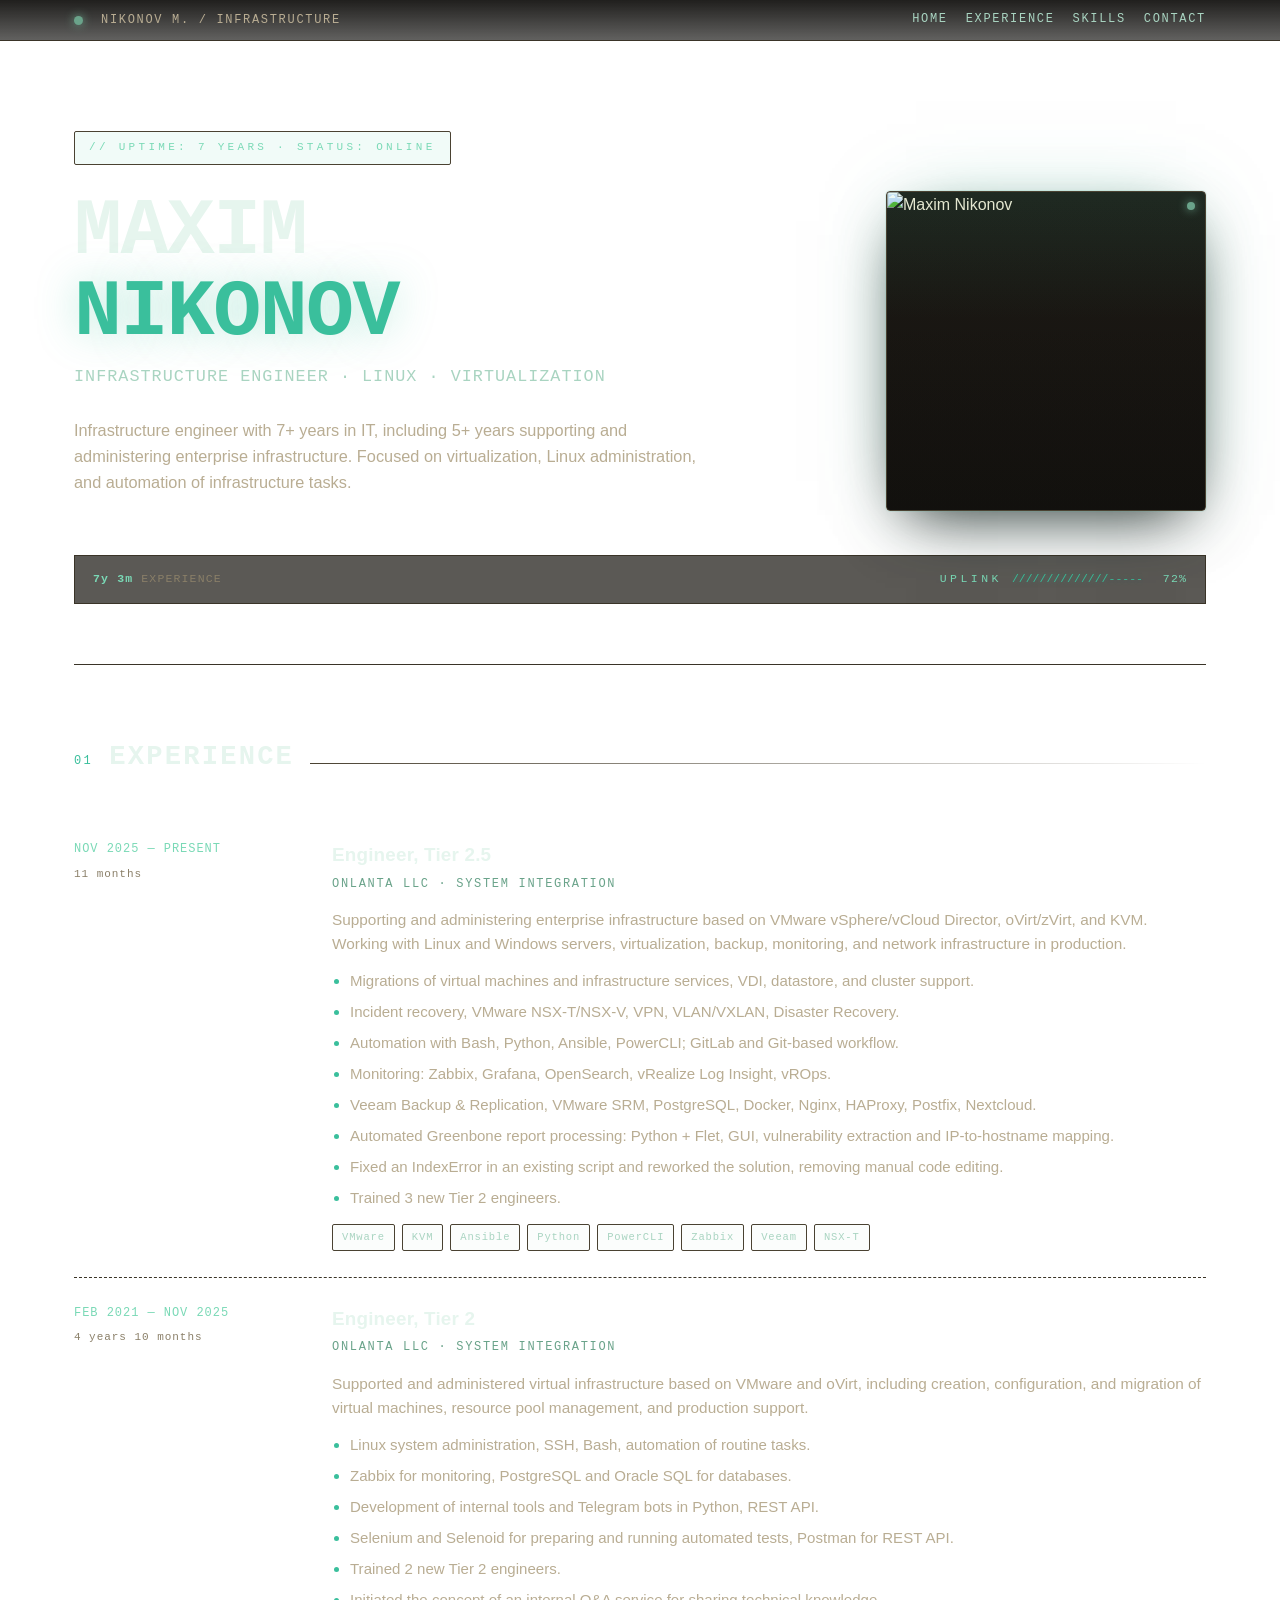
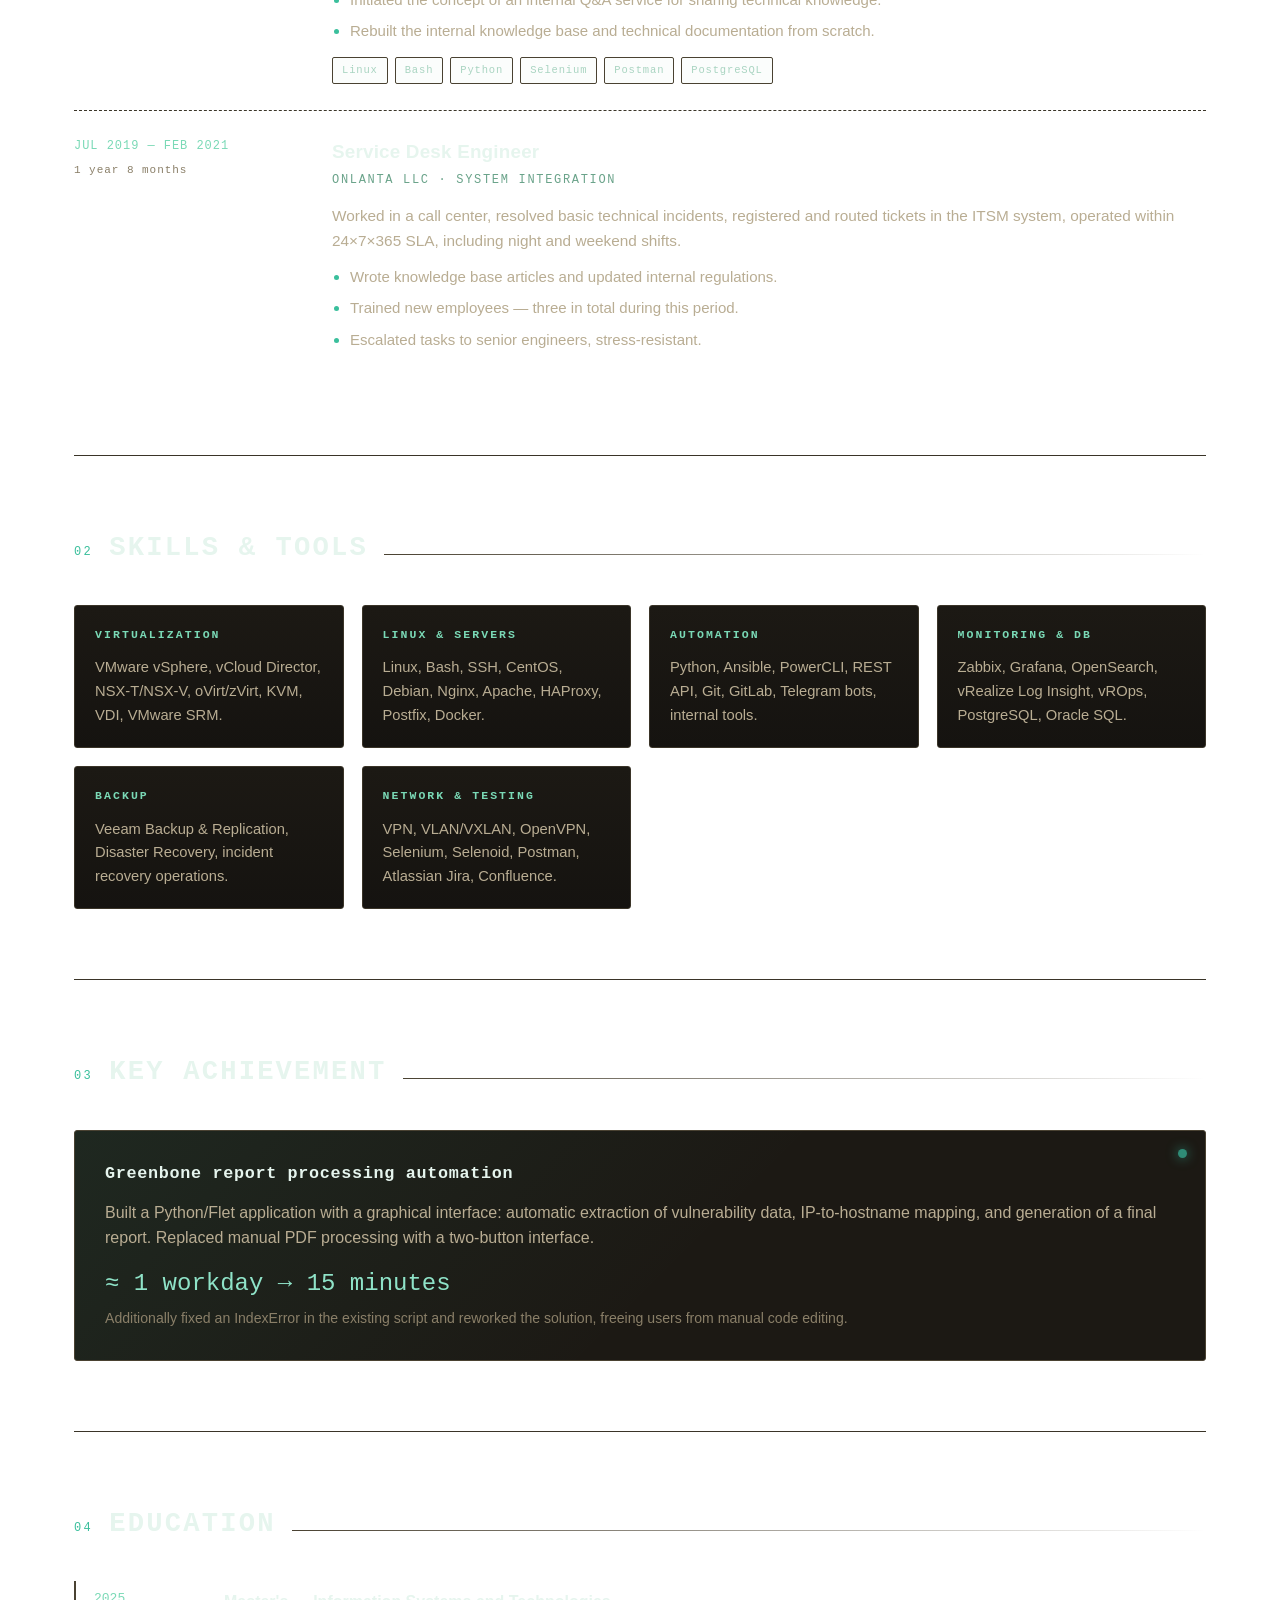
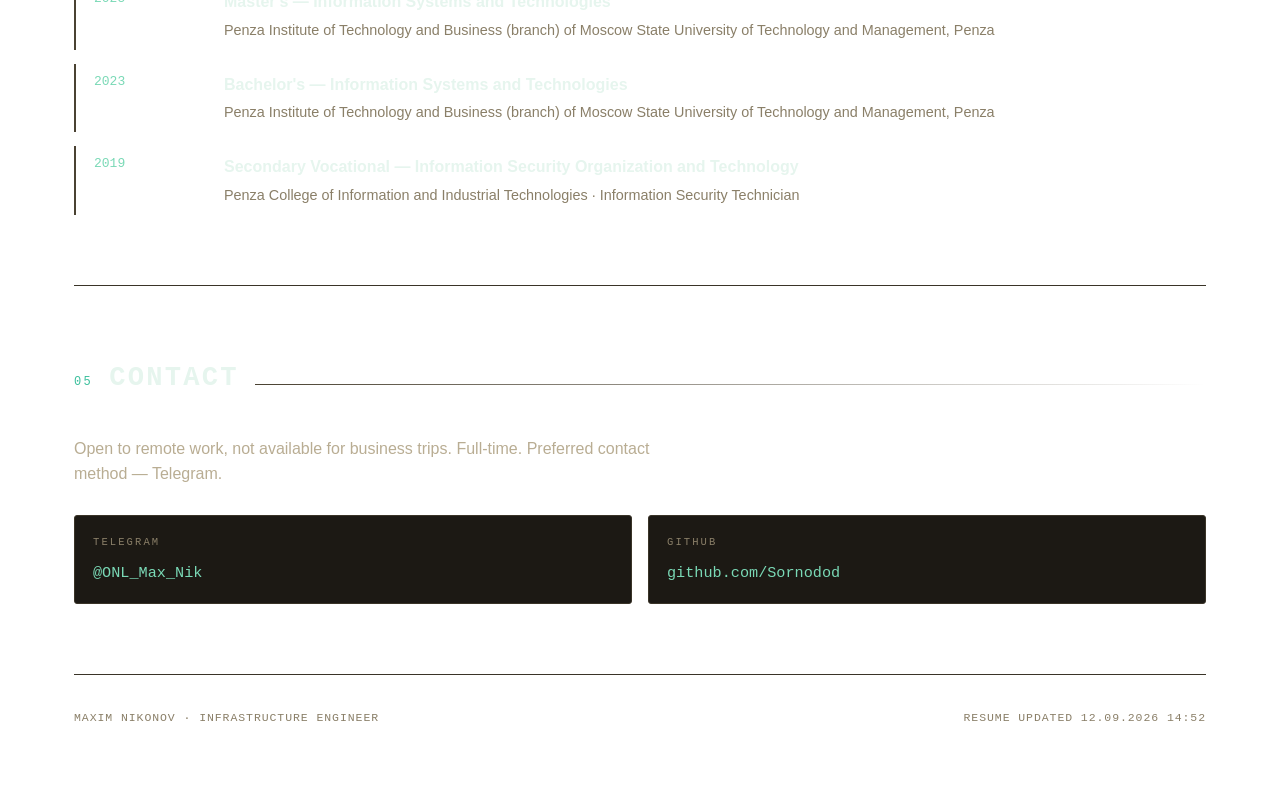
==== resume/index.html @ 1dd780fa "Add custom 404 page" ====
<!DOCTYPE html>
<html lang="en">
<head>
<meta charset="UTF-8" />
<meta name="viewport" content="width=device-width, initial-scale=1.0" />
<title>CV Nikonov</title>
<link rel="icon" type="image/png" href="favicon.png" />
<link rel="stylesheet" href="bg.css" />
<style>
  :root{
    --bg:#0d0c0a;
    --bg2:#151310;
    --panel:#1c1914;
    --panel2:#232019;
    --line:#3a3428;
    --line2:#4a4232;
    --text:#efe6d2;
    --muted:#b9ad93;
    --dim:#8a7f68;
    --accent:#3abf9c;
    --accent2:#7ad9b6;
    --amber:#8fe3c8;
    --olive:#6aa38a;
    --khaki:#a9d4c1;
    --rust:#2f8b76;
    --cream:#e6f5ee;
    --mono:"IBM Plex Mono","JetBrains Mono","SFMono-Regular",Consolas,monospace;
    --sans:"Inter","Segoe UI",Roboto,Arial,sans-serif;
  }

  *{box-sizing:border-box}
  html{scroll-behavior:smooth}
  body{
    margin:0;
    color:var(--text);
    font-family:var(--sans);
    line-height:1.6;
    overflow-x:hidden;
  }

  .wrap{position:relative; z-index:2; max-width:1180px; margin:0 auto; padding:0 24px}

  /* ---------- top bar ---------- */
  .topbar{
    position:sticky; top:0; z-index:50;
    backdrop-filter:blur(10px);
    background:linear-gradient(180deg, rgba(13,12,10,.92), rgba(13,12,10,.65));
    border-bottom:1px solid var(--line);
  }
  .topbar-inner{
    max-width:1180px; margin:0 auto; padding:10px 24px;
    display:flex; align-items:center; gap:18px; flex-wrap:wrap;
    font-family:var(--mono); font-size:12px; letter-spacing:.14em; text-transform:uppercase;
    color:var(--muted);
  }
  .dot{
    width:9px; height:9px; border-radius:50%;
    background:var(--olive);
    box-shadow:0 0 10px var(--olive);
    animation:pulse 2.4s ease-in-out infinite;
  }
  @keyframes pulse{50%{opacity:.35}}
  .topbar .sep{flex:1}
  .topbar a{color:var(--khaki); text-decoration:none; border-bottom:1px dashed transparent}
  .topbar a:hover{color:var(--accent2); border-bottom-color:var(--accent2)}

  /* ---------- hero ---------- */
  header.hero{padding:90px 0 60px; position:relative}
  .tag{
    display:inline-flex; align-items:center; gap:10px;
    font-family:var(--mono); font-size:11px; letter-spacing:.3em; text-transform:uppercase;
    color:var(--accent2);
    border:1px solid var(--line2);
    background:rgba(58,191,156,.07);
    padding:7px 14px; border-radius:2px;
  }

  .hero-cols{
    display:grid;
    grid-template-columns:1.6fr .8fr;
    gap:48px;
    align-items:center;
    margin-top:26px;
  }

  h1{
    font-family:var(--mono);
    font-size:clamp(2.4rem, 6.5vw, 5rem);
    line-height:1.02;
    margin:0 0 10px;
    letter-spacing:-.02em;
    color:var(--cream);
    text-transform:uppercase;
  }
  h1 span{color:var(--accent); text-shadow:0 0 40px rgba(58,191,156,.35)}
  .sub{
    font-family:var(--mono); font-size:clamp(.85rem,1.6vw,1.05rem);
    color:var(--khaki); letter-spacing:.06em; margin-bottom:26px;
  }
  .lead{max-width:640px; color:var(--muted); font-size:1.02rem}

  /* ---------- avatar ---------- */
  .avatar{
    position:relative;
    justify-self:end;
    width:100%;
    max-width:320px;
    aspect-ratio:1 / 1;
    border-radius:4px;
    overflow:hidden;
    border:1px solid var(--line2);
    background:linear-gradient(180deg, var(--panel), var(--bg2));
    box-shadow:
      0 0 0 1px rgba(58,191,156,.12),
      0 24px 60px -20px rgba(0,0,0,.8),
      0 0 80px -30px rgba(58,191,156,.5);
    transition:box-shadow .45s ease, border-color .45s ease;
  }
  .avatar img{
    width:100%; height:100%; object-fit:cover; display:block;
    filter:contrast(1.05) saturate(1.05);
    transition:filter .45s ease, transform .45s ease;
  }
  .avatar:hover{
    border-color:var(--accent);
    box-shadow:
      0 0 0 1px rgba(58,191,156,.35),
      0 24px 60px -20px rgba(0,0,0,.8),
      0 0 100px -20px rgba(58,191,156,.7);
  }
  .avatar:hover img{
    filter:contrast(1.05) saturate(1.1);
    transform:scale(1.03);
  }
  .avatar::after{
    content:"";
    position:absolute; inset:0;
    background:linear-gradient(180deg, rgba(58,191,156,.10), transparent 40%, rgba(13,12,10,.35));
    pointer-events:none;
  }
  .avatar::before{
    content:"";
    position:absolute; top:10px; right:10px;
    width:8px; height:8px; border-radius:50%;
    background:var(--olive);
    box-shadow:0 0 10px var(--olive);
    z-index:2;
    animation:pulse 2.4s ease-in-out infinite;
  }

  /* ---------- telemetry strip ---------- */
  .telemetry{
    margin-top:44px;
    border:1px solid var(--line);
    background:rgba(28,25,20,.72);
    padding:14px 18px;
    font-family:var(--mono);
    font-size:11.5px;
    color:var(--dim);
    display:flex;
    align-items:baseline;
    gap:26px;
    letter-spacing:.1em;
  }
  .telemetry > span:first-child{
    flex:0 0 auto;
    white-space:nowrap;
  }
  .telemetry b{color:var(--accent2); font-weight:600}

  /* ---------- ascii uplink ---------- */
  .uplink{
    display:flex;
    flex:1 1 auto;
    min-width:0;
    align-items:baseline;
    gap:10px;
    font-family:var(--mono);
    letter-spacing:.1em;
    color:var(--dim);
    justify-content:flex-end;
    overflow:hidden;
  }
  .uplink__label{
    color:var(--accent2);
    letter-spacing:.3em;
    flex:0 0 auto;
    white-space:nowrap;
  }
  .uplink__bar{
    color:var(--accent);
    letter-spacing:0;
    text-shadow:0 0 6px rgba(58,191,156,.45);
    flex:0 1 auto;
    min-width:0;
    white-space:nowrap;
    overflow:hidden;
  }
  .uplink__value{
    color:var(--accent2);
    font-variant-numeric:tabular-nums;
    min-width:34px;
    text-align:right;
    flex:0 0 auto;
    white-space:nowrap;
  }

  /* ---------- sections ---------- */
  section{padding:70px 0; border-top:1px solid var(--line)}
  .sec-head{
    display:flex; align-items:baseline; gap:16px; margin-bottom:36px;
  }
  .sec-num{
    font-family:var(--mono); font-size:12px; color:var(--accent);
    letter-spacing:.2em;
  }
  h2{
    font-family:var(--mono); font-size:clamp(1.2rem,2.6vw,1.7rem);
    text-transform:uppercase; letter-spacing:.08em; margin:0; color:var(--cream);
  }
  .sec-line{flex:1; height:1px; background:linear-gradient(90deg,var(--line2),transparent)}

  /* ---------- timeline ---------- */
  .job{
    display:grid; grid-template-columns:230px 1fr; gap:28px;
    padding:26px 0; border-bottom:1px dashed var(--line);
  }
  .job:last-child{border-bottom:none}
  .job-when{
    font-family:var(--mono); font-size:12px; color:var(--accent2);
    letter-spacing:.08em;
  }
  .job-when em{
    display:block; font-style:normal; color:var(--dim); margin-top:6px; font-size:11px;
  }
  .job h3{
    margin:0 0 4px; font-size:1.18rem; color:var(--cream); letter-spacing:.01em;
  }
  .job .company{
    font-family:var(--mono); font-size:12px; color:var(--olive);
    text-transform:uppercase; letter-spacing:.14em; margin-bottom:14px;
  }
  .job p{margin:0 0 12px; color:var(--muted); font-size:.96rem}
  .job ul{margin:0; padding-left:18px; color:var(--muted); font-size:.94rem}
  .job li{margin-bottom:7px}
  .job li::marker{color:var(--accent)}

  .chips{display:flex; flex-wrap:wrap; gap:7px; margin-top:14px}
  .chip{
    font-family:var(--mono); font-size:10.5px; letter-spacing:.08em;
    border:1px solid var(--line2); color:var(--khaki);
    padding:4px 9px; border-radius:2px; background:rgba(169,212,193,.05);
  }

  /* ---------- skills ---------- */
  .skills{
    display:grid; grid-template-columns:repeat(auto-fit,minmax(260px,1fr)); gap:18px;
  }
  .skill-card{
    border:1px solid var(--line);
    background:linear-gradient(180deg,var(--panel),var(--bg2));
    padding:20px; border-radius:3px;
    transition:border-color .25s, transform .25s;
  }
  .skill-card:hover{border-color:var(--accent); transform:translateY(-3px)}
  .skill-card h4{
    margin:0 0 12px; font-family:var(--mono); font-size:11.5px;
    letter-spacing:.18em; text-transform:uppercase; color:var(--accent2);
  }
  .skill-card p{margin:0; color:var(--muted); font-size:.92rem}

  /* ---------- highlight ---------- */
  .highlight{
    border:1px solid var(--line2);
    background:
      linear-gradient(135deg, rgba(58,191,156,.09), transparent 55%),
      var(--panel);
    padding:30px; border-radius:3px;
    position:relative;
  }
  .highlight::after{
    content:""; position:absolute; right:18px; top:18px;
    width:9px; height:9px; border-radius:50%; background:var(--rust);
    box-shadow:0 0 12px var(--rust);
  }
  .highlight h3{
    font-family:var(--mono); margin:0 0 12px; color:var(--cream);
    font-size:1.05rem; letter-spacing:.04em;
  }
  .highlight p{margin:0; color:var(--muted)}
  .highlight .metric{
    font-family:var(--mono); color:var(--amber); font-size:1.5rem;
    display:block; margin:14px 0 4px;
  }

  /* ---------- education ---------- */
  .edu{display:grid; gap:14px}
  .edu-item{
    display:grid; grid-template-columns:110px 1fr; gap:20px;
    border-left:2px solid var(--line2); padding:8px 0 8px 18px;
    transition:border-color .25s;
  }
  .edu-item:hover{border-color:var(--accent)}
  .edu-item .year{
    font-family:var(--mono); color:var(--accent2); font-size:13px;
  }
  .edu-item h4{margin:0 0 4px; color:var(--cream); font-size:1rem}
  .edu-item p{margin:0; color:var(--dim); font-size:.9rem}

  /* ---------- contact ---------- */
  .contact{
    display:grid; grid-template-columns:repeat(auto-fit,minmax(220px,1fr)); gap:16px;
    margin-top:28px;
  }
  .contact a{
    display:block; text-decoration:none; color:var(--text);
    border:1px solid var(--line); background:var(--panel);
    padding:18px; border-radius:3px; transition:.25s;
  }
  .contact a:hover{border-color:var(--accent); background:var(--panel2)}
  .contact small{
    display:block; font-family:var(--mono); font-size:10.5px; letter-spacing:.2em;
    text-transform:uppercase; color:var(--dim); margin-bottom:8px;
  }
  .contact span{font-family:var(--mono); color:var(--accent2); font-size:.95rem}

  footer{
    border-top:1px solid var(--line); padding:34px 0 60px;
    font-family:var(--mono); font-size:11.5px; color:var(--dim);
    display:flex; justify-content:space-between; gap:16px; flex-wrap:wrap;
    letter-spacing:.08em;
  }

  @media (max-width:860px){
    .hero-cols{grid-template-columns:1fr; gap:32px}
    .avatar{justify-self:start; max-width:260px}
    .job{grid-template-columns:1fr; gap:10px}
    header.hero{padding:60px 0 40px}
  }
  @media (max-width:520px){
    .edu-item{grid-template-columns:1fr; gap:4px}
    .telemetry{font-size:10.5px; gap:14px}
    .uplink__value{min-width:30px}
  }
</style>
</head>
<body>

<div class="bg-grid"></div>

<div class="bg-orbits">
  <div class="bg-orbits__system">
    <div class="orbit orbit--1"><span class="orbit__planet"></span></div>
    <div class="orbit orbit--2"><span class="orbit__planet"></span></div>
    <div class="orbit orbit--3"><span class="orbit__planet"></span></div>
    <div class="orbit orbit--4"></div>
  </div>
</div>

<div class="topbar">
  <div class="topbar-inner">
    <span class="dot"></span>
    <span>NIKONOV M. / INFRASTRUCTURE</span>
    <span class="sep"></span>
    <a href="index.html">HOME</a>
    <a href="#experience">EXPERIENCE</a>
    <a href="#skills">SKILLS</a>
    <a href="#contact">CONTACT</a>
  </div>
</div>

<div class="wrap">

  <header class="hero">
    <div class="tag">// UPTIME: 7 YEARS · STATUS: ONLINE</div>

    <div class="hero-cols">
      <div>
        <h1>Maxim<br><span>Nikonov</span></h1>
        <div class="sub">INFRASTRUCTURE ENGINEER · LINUX · VIRTUALIZATION</div>
        <p class="lead">
          Infrastructure engineer with 7+ years in IT, including 5+ years
          supporting and administering enterprise infrastructure.
          Focused on virtualization, Linux administration,
          and automation of infrastructure tasks.
        </p>
      </div>

      <div class="avatar">
        <img src="ava.png" alt="Maxim Nikonov" />
      </div>
    </div>

    <div class="telemetry">
      <span><b>7y 3m</b> EXPERIENCE</span>
      <span class="uplink" aria-hidden="true">
        <span class="uplink__label">UPLINK</span>
        <span class="uplink__bar" id="uplinkBar">------------------</span>
        <span class="uplink__value" id="uplinkValue">0%</span>
      </span>
    </div>
  </header>

  <section id="experience">
    <div class="sec-head">
      <span class="sec-num">01</span>
      <h2>Experience</h2>
      <span class="sec-line"></span>
    </div>

    <div class="job">
      <div class="job-when">
        NOV 2025 — PRESENT
        <em>11 months</em>
      </div>
      <div>
        <h3>Engineer, Tier 2.5</h3>
        <div class="company">ONLANTA LLC · System Integration</div>
        <p>
          Supporting and administering enterprise infrastructure based on VMware vSphere/vCloud Director,
          oVirt/zVirt, and KVM. Working with Linux and Windows servers, virtualization, backup,
          monitoring, and network infrastructure in production.
        </p>
        <ul>
          <li>Migrations of virtual machines and infrastructure services, VDI, datastore, and cluster support.</li>
          <li>Incident recovery, VMware NSX-T/NSX-V, VPN, VLAN/VXLAN, Disaster Recovery.</li>
          <li>Automation with Bash, Python, Ansible, PowerCLI; GitLab and Git-based workflow.</li>
          <li>Monitoring: Zabbix, Grafana, OpenSearch, vRealize Log Insight, vROps.</li>
          <li>Veeam Backup & Replication, VMware SRM, PostgreSQL, Docker, Nginx, HAProxy, Postfix, Nextcloud.</li>
          <li>Automated Greenbone report processing: Python + Flet, GUI, vulnerability extraction and IP-to-hostname mapping.</li>
          <li>Fixed an IndexError in an existing script and reworked the solution, removing manual code editing.</li>
          <li>Trained 3 new Tier 2 engineers.</li>
        </ul>
        <div class="chips">
          <span class="chip">VMware</span><span class="chip">KVM</span><span class="chip">Ansible</span>
          <span class="chip">Python</span><span class="chip">PowerCLI</span><span class="chip">Zabbix</span>
          <span class="chip">Veeam</span><span class="chip">NSX-T</span>
        </div>
      </div>
    </div>

    <div class="job">
      <div class="job-when">
        FEB 2021 — NOV 2025
        <em>4 years 10 months</em>
      </div>
      <div>
        <h3>Engineer, Tier 2</h3>
        <div class="company">ONLANTA LLC · System Integration</div>
        <p>
          Supported and administered virtual infrastructure based on VMware and oVirt,
          including creation, configuration, and migration of virtual machines, resource pool
          management, and production support.
        </p>
        <ul>
          <li>Linux system administration, SSH, Bash, automation of routine tasks.</li>
          <li>Zabbix for monitoring, PostgreSQL and Oracle SQL for databases.</li>
          <li>Development of internal tools and Telegram bots in Python, REST API.</li>
          <li>Selenium and Selenoid for preparing and running automated tests, Postman for REST API.</li>
          <li>Trained 2 new Tier 2 engineers.</li>
          <li>Initiated the concept of an internal Q&A service for sharing technical knowledge.</li>
          <li>Rebuilt the internal knowledge base and technical documentation from scratch.</li>
        </ul>
        <div class="chips">
          <span class="chip">Linux</span><span class="chip">Bash</span><span class="chip">Python</span>
          <span class="chip">Selenium</span><span class="chip">Postman</span><span class="chip">PostgreSQL</span>
        </div>
      </div>
    </div>

    <div class="job">
      <div class="job-when">
        JUL 2019 — FEB 2021
        <em>1 year 8 months</em>
      </div>
      <div>
        <h3>Service Desk Engineer</h3>
        <div class="company">ONLANTA LLC · System Integration</div>
        <p>
          Worked in a call center, resolved basic technical incidents, registered and routed
          tickets in the ITSM system, operated within 24×7×365 SLA, including night and weekend shifts.
        </p>
        <ul>
          <li>Wrote knowledge base articles and updated internal regulations.</li>
          <li>Trained new employees — three in total during this period.</li>
          <li>Escalated tasks to senior engineers, stress-resistant.</li>
        </ul>
      </div>
    </div>
  </section>

  <section id="skills">
    <div class="sec-head">
      <span class="sec-num">02</span>
      <h2>Skills & Tools</h2>
      <span class="sec-line"></span>
    </div>

    <div class="skills">
      <div class="skill-card">
        <h4>Virtualization</h4>
        <p>VMware vSphere, vCloud Director, NSX-T/NSX-V, oVirt/zVirt, KVM, VDI, VMware SRM.</p>
      </div>
      <div class="skill-card">
        <h4>Linux & Servers</h4>
        <p>Linux, Bash, SSH, CentOS, Debian, Nginx, Apache, HAProxy, Postfix, Docker.</p>
      </div>
      <div class="skill-card">
        <h4>Automation</h4>
        <p>Python, Ansible, PowerCLI, REST API, Git, GitLab, Telegram bots, internal tools.</p>
      </div>
      <div class="skill-card">
        <h4>Monitoring & DB</h4>
        <p>Zabbix, Grafana, OpenSearch, vRealize Log Insight, vROps, PostgreSQL, Oracle SQL.</p>
      </div>
      <div class="skill-card">
        <h4>Backup</h4>
        <p>Veeam Backup & Replication, Disaster Recovery, incident recovery operations.</p>
      </div>
      <div class="skill-card">
        <h4>Network & Testing</h4>
        <p>VPN, VLAN/VXLAN, OpenVPN, Selenium, Selenoid, Postman, Atlassian Jira, Confluence.</p>
      </div>
    </div>
  </section>

  <section>
    <div class="sec-head">
      <span class="sec-num">03</span>
      <h2>Key Achievement</h2>
      <span class="sec-line"></span>
    </div>

    <div class="highlight">
      <h3>Greenbone report processing automation</h3>
      <p>
        Built a Python/Flet application with a graphical interface: automatic extraction
        of vulnerability data, IP-to-hostname mapping, and generation of a final report.
        Replaced manual PDF processing with a two-button interface.
      </p>
      <span class="metric">≈ 1 workday → 15 minutes</span>
      <p style="font-size:.88rem;color:var(--dim)">
        Additionally fixed an IndexError in the existing script and reworked the solution,
        freeing users from manual code editing.
      </p>
    </div>
  </section>

  <section>
    <div class="sec-head">
      <span class="sec-num">04</span>
      <h2>Education</h2>
      <span class="sec-line"></span>
    </div>

    <div class="edu">
      <div class="edu-item">
        <div class="year">2025</div>
        <div>
          <h4>Master's — Information Systems and Technologies</h4>
          <p>Penza Institute of Technology and Business (branch) of Moscow State University of Technology and Management, Penza</p>
        </div>
      </div>
      <div class="edu-item">
        <div class="year">2023</div>
        <div>
          <h4>Bachelor's — Information Systems and Technologies</h4>
          <p>Penza Institute of Technology and Business (branch) of Moscow State University of Technology and Management, Penza</p>
        </div>
      </div>
      <div class="edu-item">
        <div class="year">2019</div>
        <div>
          <h4>Secondary Vocational — Information Security Organization and Technology</h4>
          <p>Penza College of Information and Industrial Technologies · Information Security Technician</p>
        </div>
      </div>
    </div>
  </section>

  <section id="contact">
    <div class="sec-head">
      <span class="sec-num">05</span>
      <h2>Contact</h2>
      <span class="sec-line"></span>
    </div>

    <p style="color:var(--muted);max-width:620px">
      Open to remote work, not available for business trips. Full-time.
      Preferred contact method — Telegram.
    </p>

    <div class="contact">
      <a href="https://t.me/ONL_Max_Nik" target="_blank" rel="noopener">
        <small>Telegram</small>
        <span>@ONL_Max_Nik</span>
      </a>
      <a href="https://github.com/Sornodod" target="_blank" rel="noopener">
        <small>GitHub</small>
        <span>github.com/Sornodod</span>
      </a>
    </div>
  </section>

  <footer>
    <span>MAXIM NIKONOV · INFRASTRUCTURE ENGINEER</span>
    <span>RESUME UPDATED 12.09.2026 14:52</span>
  </footer>

</div>

<script>
  (function(){
    var bar   = document.getElementById('uplinkBar');
    var value = document.getElementById('uplinkValue');
    if (!bar || !value) return;

    var FILL  = '/';
    var EMPTY = '-';

    var current = 0;

    function widthInChars(){
      var w = bar.clientWidth;
      if (!w) return 20;

      var probe = document.createElement('span');
      probe.style.position = 'absolute';
      probe.style.visibility = 'hidden';
      probe.style.whiteSpace = 'pre';
      probe.style.font = getComputedStyle(bar).font;
      probe.textContent = 'M'.repeat(50);
      document.body.appendChild(probe);
      var charW = probe.getBoundingClientRect().width / 50;
      document.body.removeChild(probe);

      return Math.max(6, Math.floor(w / charW));
    }

    function render(percent){
      var total  = widthInChars();
      var filled = Math.round(total * percent / 100);
      if (filled < 0) filled = 0;
      if (filled > total) filled = total;

      bar.textContent = FILL.repeat(filled) + EMPTY.repeat(total - filled);
      value.textContent = Math.round(percent) + '%';
    }

    function setTarget(v){
      var start = current;
      var end   = Math.max(0, Math.min(98, Math.round(v)));
      var t0    = performance.now();
      var dur   = 900;

      function tick(now){
        var k = Math.min(1, (now - t0) / dur);
        var e = 1 - Math.pow(1 - k, 3);
        current = start + (end - start) * e;
        render(current);
        if (k < 1) requestAnimationFrame(tick);
      }
      requestAnimationFrame(tick);
    }

    render(0);
    setTimeout(function(){ setTarget(72); }, 200);

    setInterval(function(){
      setTarget(60 + Math.random() * 36);
    }, 3500);

    window.addEventListener('resize', function(){ render(current); });
  })();
</script>

<!-- Yandex.Metrika counter -->
<script type="text/javascript">
    (function(m,e,t,r,i,k,a){
        m[i]=m[i]||function(){(m[i].a=m[i].a||[]).push(arguments)};
        m[i].l=1*new Date();
        for (var j = 0; j < document.scripts.length; j++) {if (document.scripts[j].src === r) { return; }}
        k=e.createElement(t),a=e.getElementsByTagName(t)[0],k.async=1,k.src=r,a.parentNode.insertBefore(k,a)
    })(window, document,'script','https://mc.yandex.ru/metrika/tag.js?id=112547080', 'ym');

    ym(112547080, 'init', {ssr:true, webvisor:true, clickmap:true, ecommerce:"dataLayer", referrer: document.referrer, url: location.href, accurateTrackBounce:true, trackLinks:true});
</script>
<noscript><div><img src="https://mc.yandex.ru/watch/112547080" style="position:absolute; left:-9999px;" alt="" /></div></noscript>
<!-- /Yandex.Metrika counter -->

</body>
</html>
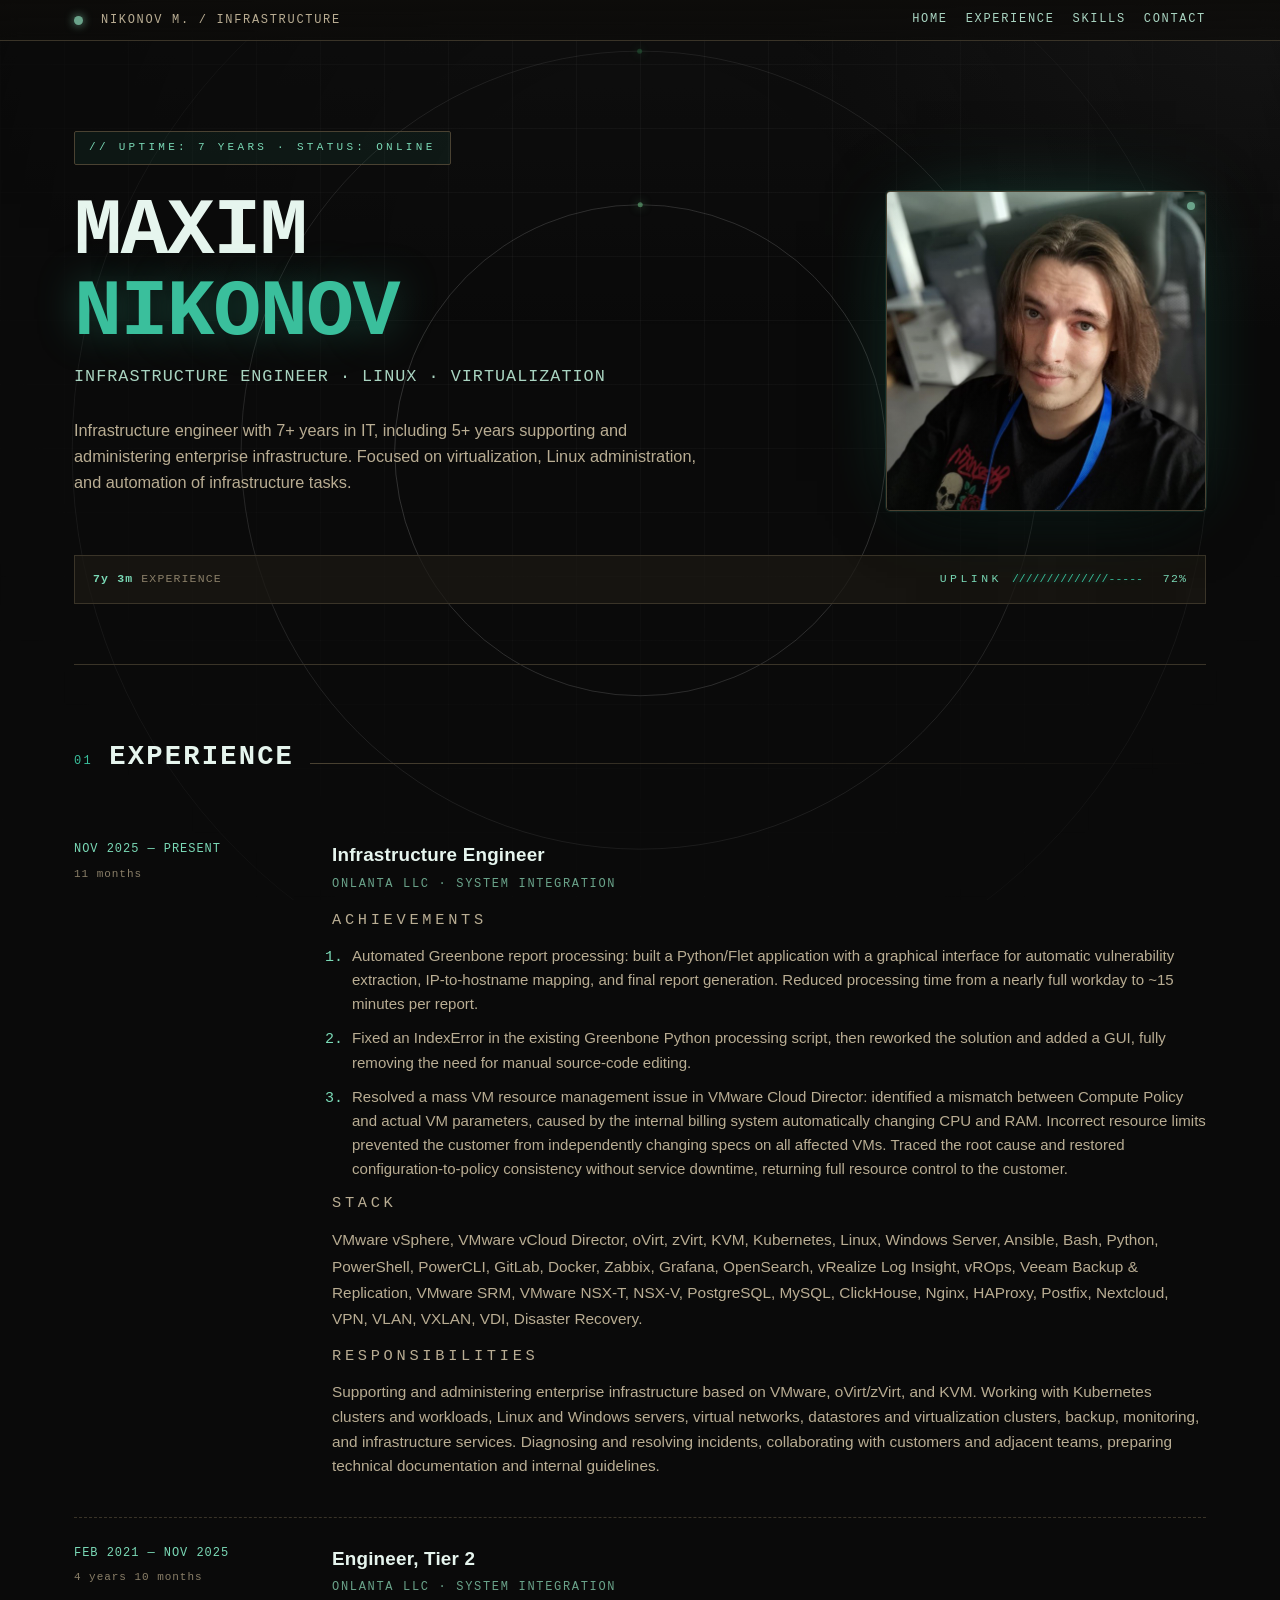
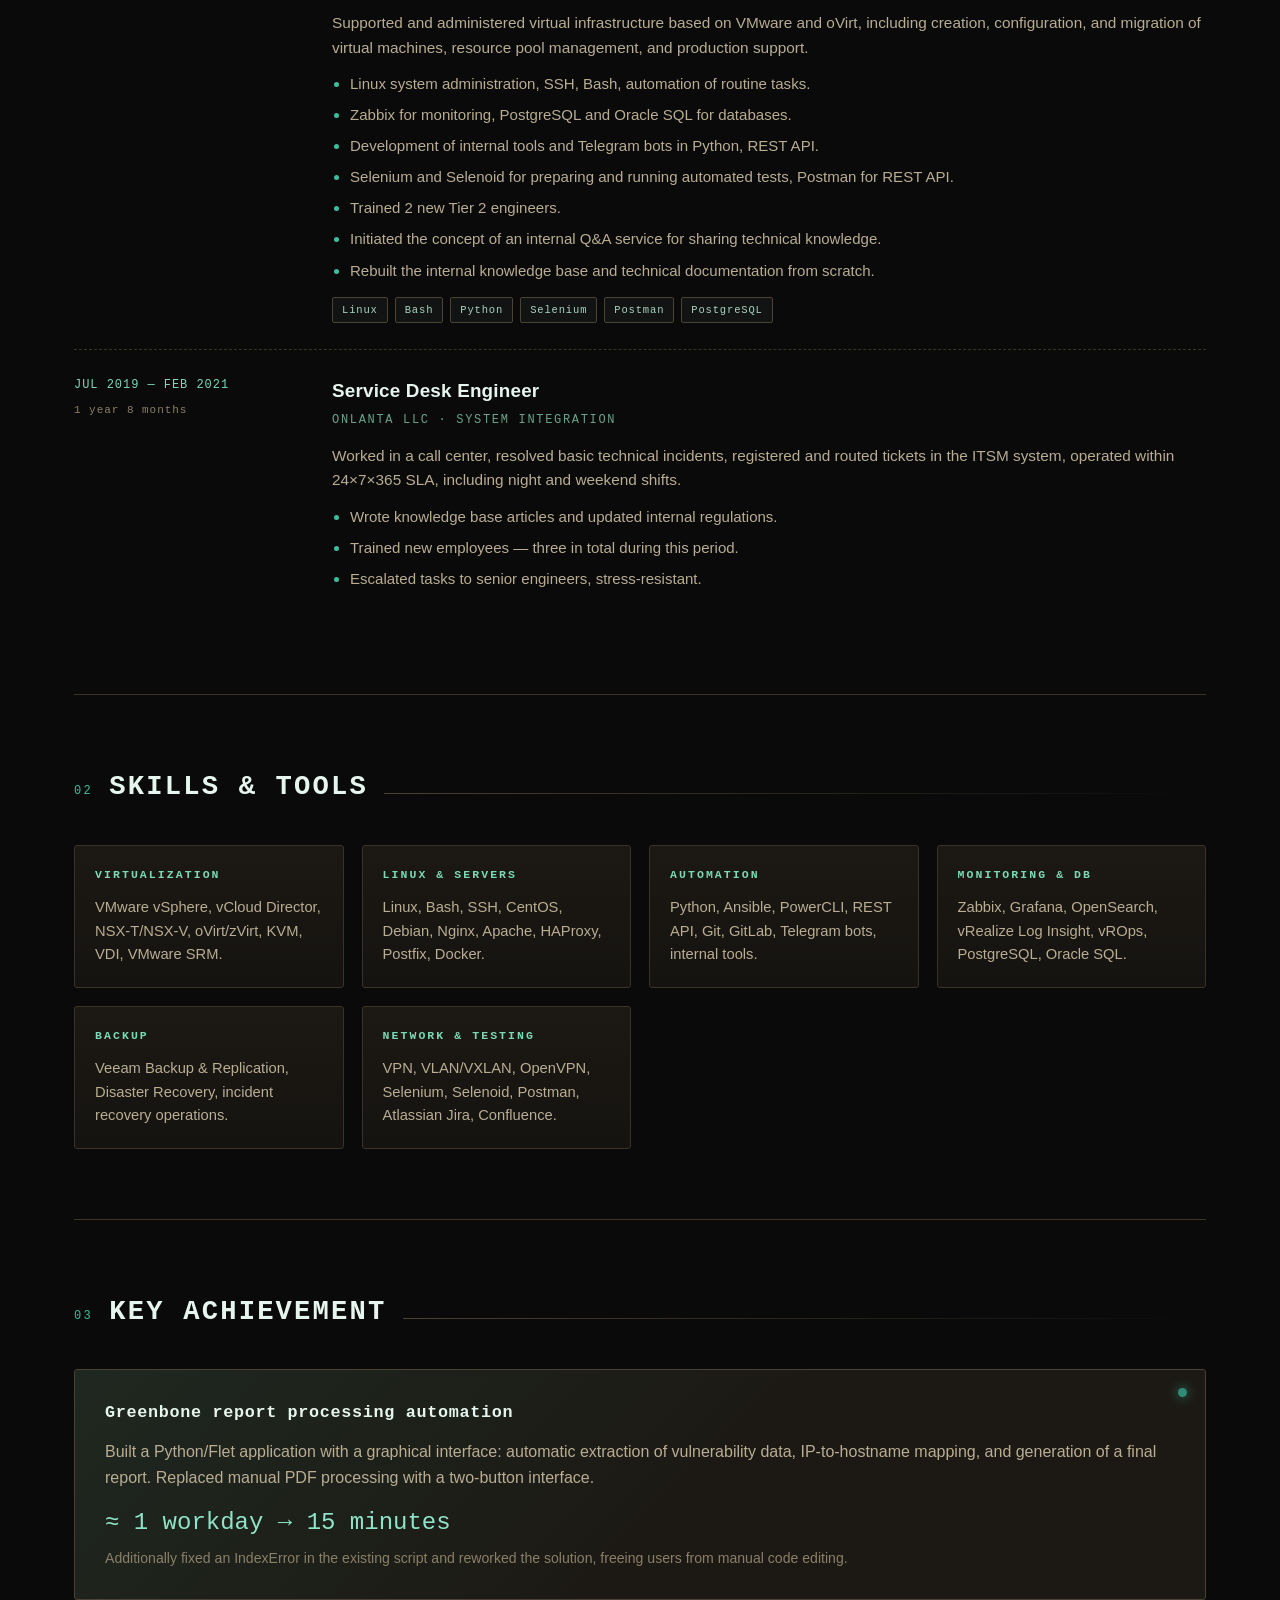
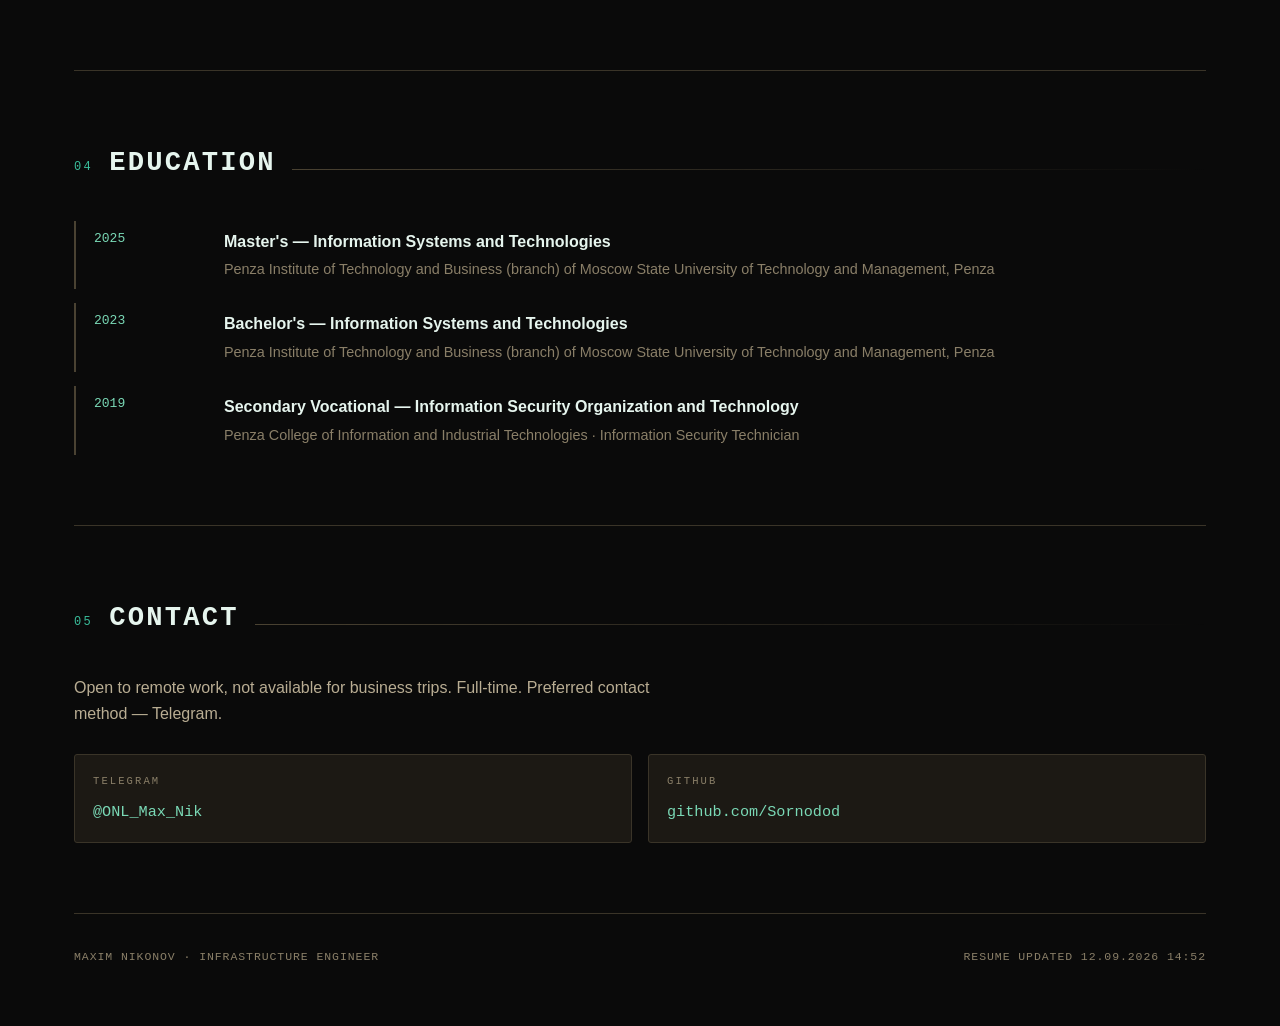
==== commit a12a4752: "Rewrite first job: achievements, stack, responsibilities" ====
--- a/resume/index.html
+++ b/resume/index.html
@@ -4,8 +4,8 @@
 <meta charset="UTF-8" />
 <meta name="viewport" content="width=device-width, initial-scale=1.0" />
 <title>CV Nikonov</title>
-<link rel="icon" type="image/png" href="favicon.png" />
-<link rel="stylesheet" href="bg.css" />
+<link rel="icon" type="image/png" href="../favicon.png" />
+<link rel="stylesheet" href="../bg.css" />
 <style>
   :root{
     --bg:#0d0c0a;
@@ -244,6 +244,33 @@
   .job ul{margin:0; padding-left:18px; color:var(--muted); font-size:.94rem}
   .job li{margin-bottom:7px}
   .job li::marker{color:var(--accent)}
+  .job-section{
+    font-family:var(--mono);
+    font-size:11px;
+    letter-spacing:.24em;
+    text-transform:uppercase;
+    color:var(--accent);
+    margin:18px 0 8px;
+  }
+  .job-achievements{
+    margin:0 0 8px;
+    padding-left:20px;
+    color:var(--muted);
+    font-size:.94rem;
+  }
+  .job-achievements li{margin-bottom:10px}
+  .job-achievements li::marker{color:var(--accent2); font-family:var(--mono)}
+  .job-stack{
+    margin:0;
+    color:var(--muted);
+    font-size:.9rem;
+    line-height:1.7;
+  }
+  .job-resp{
+    margin:0;
+    color:var(--muted);
+    font-size:.94rem;
+  }
 
   .chips{display:flex; flex-wrap:wrap; gap:7px; margin-top:14px}
   .chip{
@@ -387,7 +414,7 @@
       </div>
 
       <div class="avatar">
-        <img src="ava.png" alt="Maxim Nikonov" />
+        <img src="../ava.png" alt="Maxim Nikonov" />
       </div>
     </div>
 
@@ -414,28 +441,46 @@
         <em>11 months</em>
       </div>
       <div>
-        <h3>Engineer, Tier 2.5</h3>
+        <h3>Infrastructure Engineer</h3>
         <div class="company">ONLANTA LLC · System Integration</div>
-        <p>
-          Supporting and administering enterprise infrastructure based on VMware vSphere/vCloud Director,
-          oVirt/zVirt, and KVM. Working with Linux and Windows servers, virtualization, backup,
-          monitoring, and network infrastructure in production.
+
+        <p class="job-section">Achievements</p>
+        <ol class="job-achievements">
+          <li>
+            Automated Greenbone report processing: built a Python/Flet application with a graphical interface
+            for automatic vulnerability extraction, IP-to-hostname mapping, and final report generation.
+            Reduced processing time from a nearly full workday to ~15 minutes per report.
+          </li>
+          <li>
+            Fixed an IndexError in the existing Greenbone Python processing script, then reworked the solution
+            and added a GUI, fully removing the need for manual source-code editing.
+          </li>
+          <li>
+            Resolved a mass VM resource management issue in VMware Cloud Director: identified a mismatch between
+            Compute Policy and actual VM parameters, caused by the internal billing system automatically changing
+            CPU and RAM. Incorrect resource limits prevented the customer from independently changing specs on
+            all affected VMs. Traced the root cause and restored configuration-to-policy consistency without
+            service downtime, returning full resource control to the customer.
+          </li>
+        </ol>
+
+        <p class="job-section">Stack</p>
+        <p class="job-stack">
+          VMware vSphere, VMware vCloud Director, oVirt, zVirt, KVM, Kubernetes, Linux, Windows Server,
+          Ansible, Bash, Python, PowerShell, PowerCLI, GitLab, Docker, Zabbix, Grafana, OpenSearch,
+          vRealize Log Insight, vROps, Veeam Backup & Replication, VMware SRM, VMware NSX-T, NSX-V,
+          PostgreSQL, MySQL, ClickHouse, Nginx, HAProxy, Postfix, Nextcloud, VPN, VLAN, VXLAN, VDI,
+          Disaster Recovery.
         </p>
-        <ul>
-          <li>Migrations of virtual machines and infrastructure services, VDI, datastore, and cluster support.</li>
-          <li>Incident recovery, VMware NSX-T/NSX-V, VPN, VLAN/VXLAN, Disaster Recovery.</li>
-          <li>Automation with Bash, Python, Ansible, PowerCLI; GitLab and Git-based workflow.</li>
-          <li>Monitoring: Zabbix, Grafana, OpenSearch, vRealize Log Insight, vROps.</li>
-          <li>Veeam Backup & Replication, VMware SRM, PostgreSQL, Docker, Nginx, HAProxy, Postfix, Nextcloud.</li>
-          <li>Automated Greenbone report processing: Python + Flet, GUI, vulnerability extraction and IP-to-hostname mapping.</li>
-          <li>Fixed an IndexError in an existing script and reworked the solution, removing manual code editing.</li>
-          <li>Trained 3 new Tier 2 engineers.</li>
-        </ul>
-        <div class="chips">
-          <span class="chip">VMware</span><span class="chip">KVM</span><span class="chip">Ansible</span>
-          <span class="chip">Python</span><span class="chip">PowerCLI</span><span class="chip">Zabbix</span>
-          <span class="chip">Veeam</span><span class="chip">NSX-T</span>
-        </div>
+
+        <p class="job-section">Responsibilities</p>
+        <p class="job-resp">
+          Supporting and administering enterprise infrastructure based on VMware, oVirt/zVirt, and KVM.
+          Working with Kubernetes clusters and workloads, Linux and Windows servers, virtual networks,
+          datastores and virtualization clusters, backup, monitoring, and infrastructure services.
+          Diagnosing and resolving incidents, collaborating with customers and adjacent teams,
+          preparing technical documentation and internal guidelines.
+        </p>
       </div>
     </div>
 
--- a/bg.css
+++ b/bg.css
@@ -0,0 +1,149 @@
+/* ============================================================
+   bg.css — фоновая сетка, подложка и орбиты сайта (зелёная палитра)
+   ============================================================ */
+
+/* --- базовый тёмный фон с лёгкими зелёными градиентами по углам --- */
+body{
+  background:
+    radial-gradient(1200px 700px at 15% -10%, #1c1c1c 0%, transparent 60%),
+    radial-gradient(900px 600px at 100% 0%, #141414 0%, transparent 55%),
+    #0a0a0a;
+}
+
+/* --- слой сетки на весь экран, поверх фона, но под контентом --- */
+.bg-grid{
+  position:fixed;
+  inset:0;
+  pointer-events:none;
+  z-index:0;
+  background-image:
+    linear-gradient(rgba(180,180,180,.08) 1px, transparent 1px),
+    linear-gradient(90deg, rgba(180,180,180,.08) 1px, transparent 1px);
+  background-size:64px 64px;
+  /* мягко гасим сетку по краям, чтобы не было "обоев" */
+  mask-image:radial-gradient(ellipse at 50% 30%, #000 20%, transparent 85%);
+  -webkit-mask-image:radial-gradient(ellipse at 50% 30%, #000 20%, transparent 85%);
+  opacity:.55;
+}
+
+/* --- тонкая горизонтальная "подсветка" сверху, для объёма --- */
+.bg-grid::after{
+  content:"";
+  position:absolute;
+  inset:0;
+  background:linear-gradient(180deg, rgba(180,180,180,.06), transparent 40%);
+  pointer-events:none;
+}
+
+/* ============================================================
+   Фоновые орбиты — едва заметные вложенные эллипсы
+   ============================================================ */
+
+.bg-orbits{
+  position:fixed;
+  inset:0;
+  pointer-events:none;
+  z-index:0;
+  overflow:hidden;
+  /* мягко гасим орбиты по краям, чтобы не было жёстких линий у бортов */
+  mask-image:radial-gradient(ellipse at 50% 50%, #000 30%, transparent 95%);
+  -webkit-mask-image:radial-gradient(ellipse at 50% 50%, #000 30%, transparent 95%);
+}
+
+/* общий контейнер для всех орбит: центрируем */
+.bg-orbits__system{
+  position:absolute;
+  top:50%;
+  left:50%;
+  width:min(120vw, 1600px);
+  aspect-ratio:1 / 1;
+  transform:translate(-50%, -50%);
+}
+
+/* каждая орбита — эллипс с тонкой обводкой */
+.orbit{
+  position:absolute;
+  top:50%;
+  left:50%;
+  border:1px solid rgba(255,255,255,.14);
+  border-radius:50%;
+  transform:translate(-50%, -50%);
+  animation:orbit-spin linear infinite;
+}
+
+/* разные размеры и скорости */
+.orbit--1{
+  width:32%;
+  height:32%;
+  border-color:rgba(255,255,255,.16);
+  animation-duration:120s;
+}
+.orbit--2{
+  width:52%;
+  height:52%;
+  border-color:rgba(255,255,255,.15);
+  animation-duration:180s;
+  animation-direction:reverse;
+}
+.orbit--3{
+  width:74%;
+  height:74%;
+  border-color:rgba(255,255,255,.12);
+  animation-duration:260s;
+}
+.orbit--4{
+  width:96%;
+  height:96%;
+  border-color:rgba(255,255,255,.11);
+  animation-duration:340s;
+  animation-direction:reverse;
+}
+
+/* точка на орбите — маленькая планета */
+.orbit__planet{
+  position:absolute;
+  top:-3px;
+  left:50%;
+  width:5px;
+  height:5px;
+  border-radius:50%;
+  background:rgba(125,225,154,.55);
+  box-shadow:0 0 8px rgba(125,225,154,.5);
+  transform:translateX(-50%);
+}
+
+/* разные планеты: не у всех, чтобы было не густо */
+.orbit--2 .orbit__planet{
+  background:rgba(63,191,107,.5);
+  box-shadow:0 0 8px rgba(63,191,107,.45);
+}
+.orbit--3 .orbit__planet{
+  width:4px; height:4px;
+  background:rgba(168,240,181,.5);
+  box-shadow:0 0 6px rgba(168,240,181,.45);
+}
+.orbit--4 .orbit__planet{
+  display:none;
+}
+
+@keyframes orbit-spin{
+  from{ transform:translate(-50%, -50%) rotate(0deg); }
+  to  { transform:translate(-50%, -50%) rotate(360deg); }
+}
+
+/* --- на узких экранах орбиты слишком крупные — уменьшим и притушим --- */
+@media (max-width:860px){
+  .bg-orbits__system{
+    width:min(160vw, 900px);
+    opacity:.7;
+  }
+}
+
+/* --- если хочется медленного «дыхания» сетки — раскомментируй --- */
+/*
+@keyframes grid-breathe{
+  0%,100%{opacity:.45}
+  50%{opacity:.65}
+}
+.bg-grid{animation:grid-breathe 18s ease-in-out infinite}
+*/
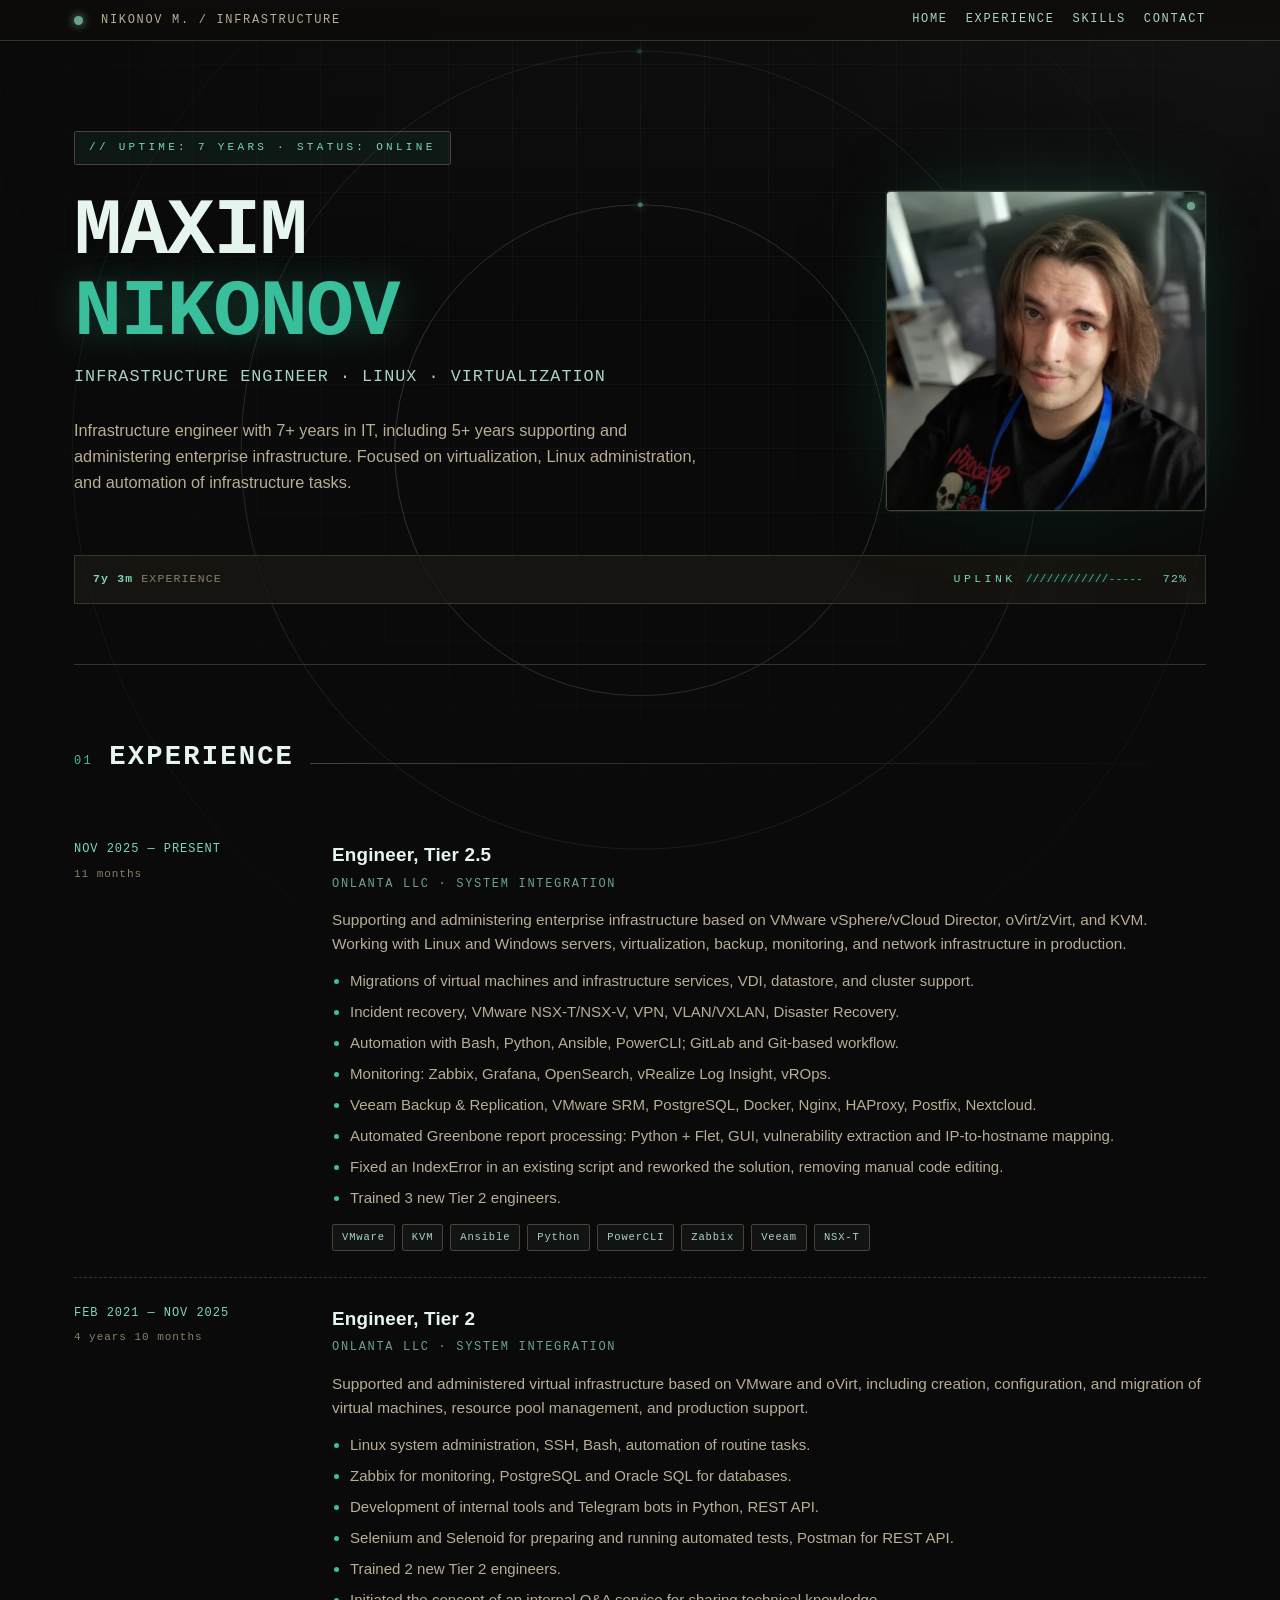
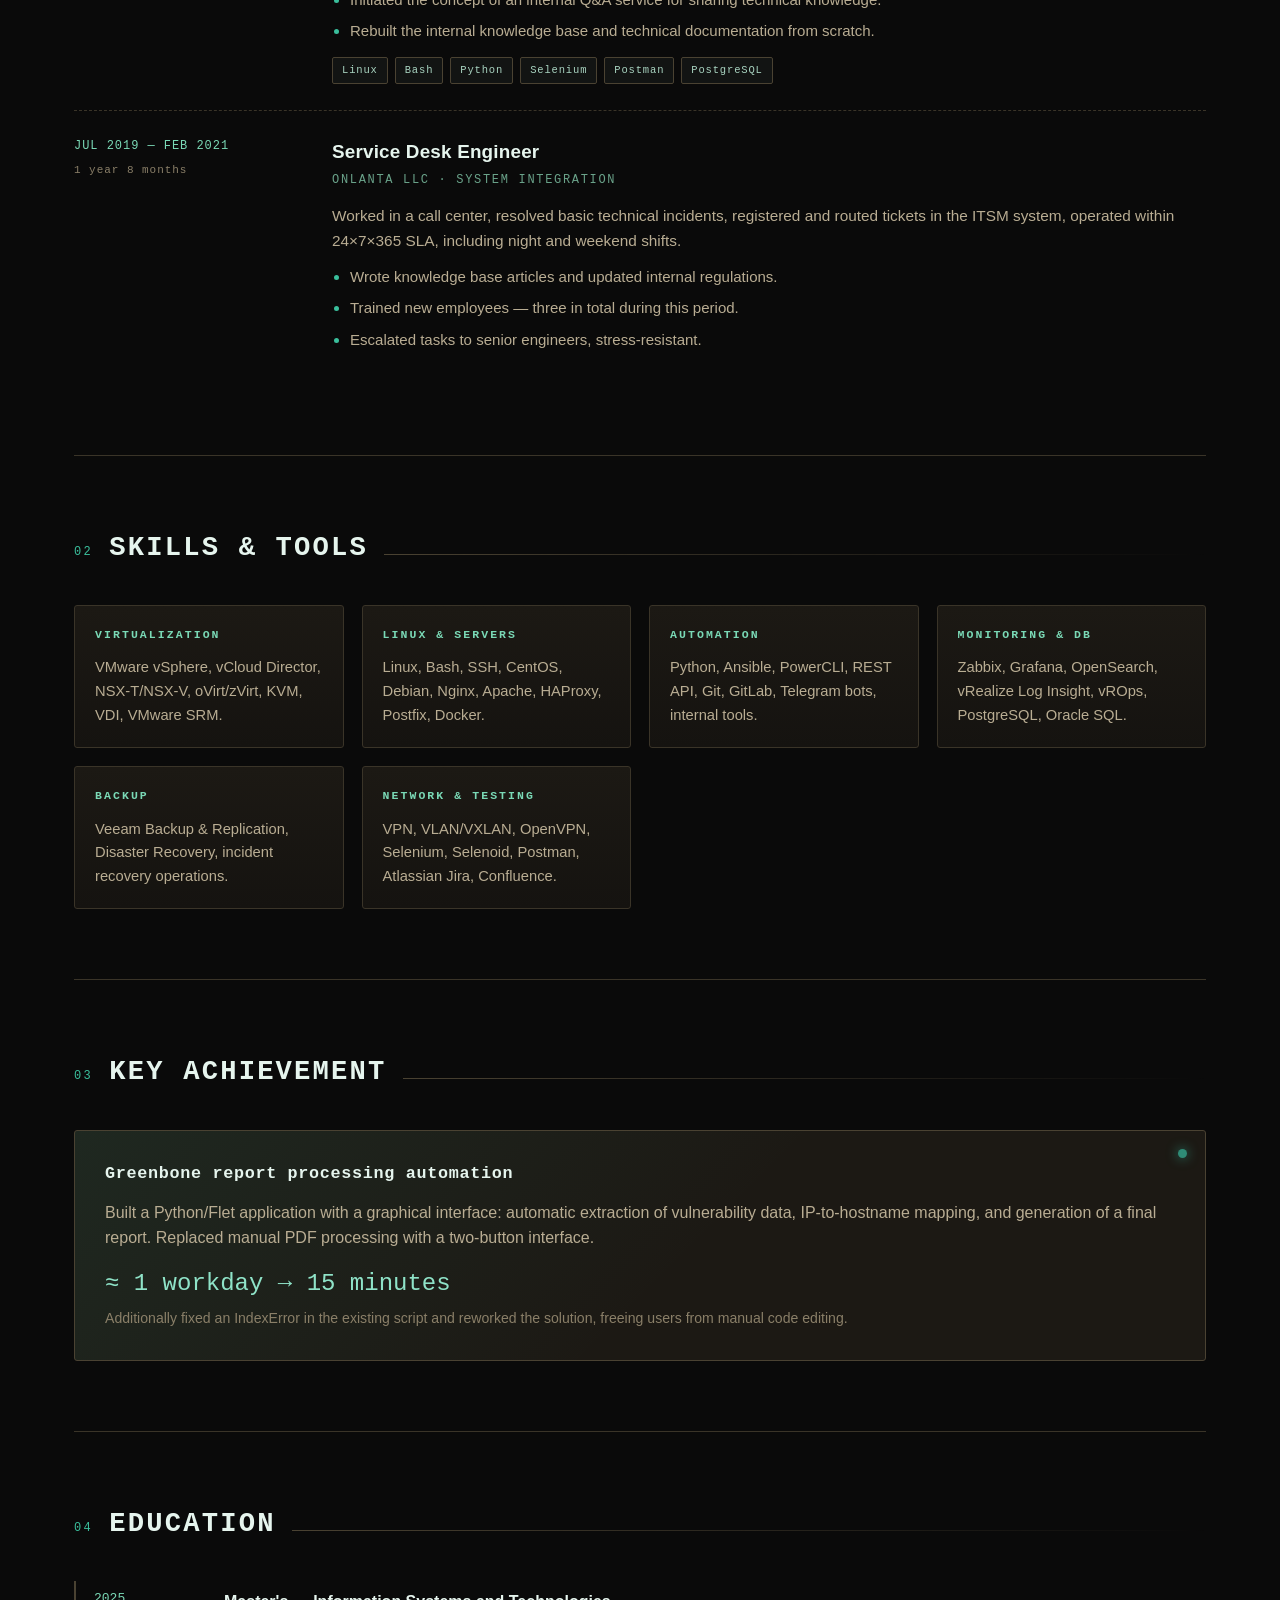
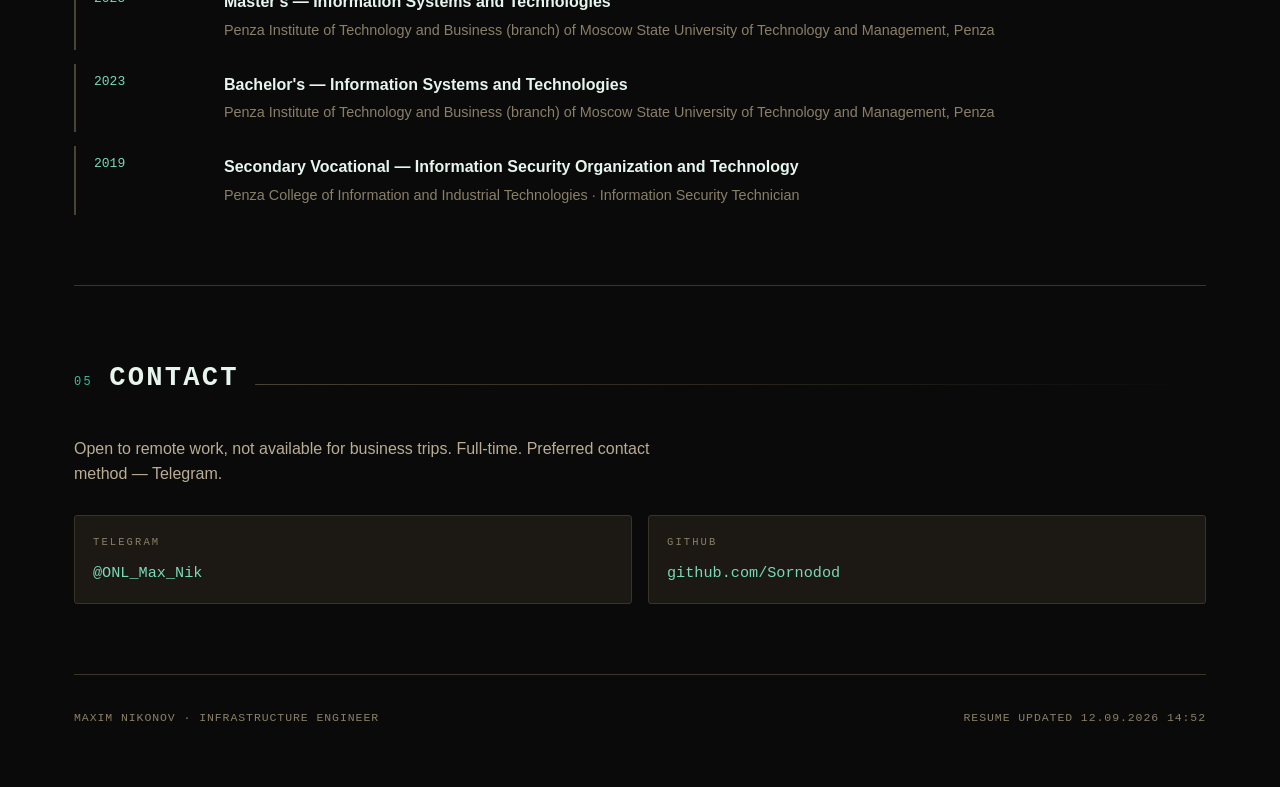
==== commit 6713444b: "V1: stable release — home, resume, 404, metrika, clean URL" ====
--- a/resume/index.html
+++ b/resume/index.html
@@ -244,33 +244,6 @@
   .job ul{margin:0; padding-left:18px; color:var(--muted); font-size:.94rem}
   .job li{margin-bottom:7px}
   .job li::marker{color:var(--accent)}
-  .job-section{
-    font-family:var(--mono);
-    font-size:11px;
-    letter-spacing:.24em;
-    text-transform:uppercase;
-    color:var(--accent);
-    margin:18px 0 8px;
-  }
-  .job-achievements{
-    margin:0 0 8px;
-    padding-left:20px;
-    color:var(--muted);
-    font-size:.94rem;
-  }
-  .job-achievements li{margin-bottom:10px}
-  .job-achievements li::marker{color:var(--accent2); font-family:var(--mono)}
-  .job-stack{
-    margin:0;
-    color:var(--muted);
-    font-size:.9rem;
-    line-height:1.7;
-  }
-  .job-resp{
-    margin:0;
-    color:var(--muted);
-    font-size:.94rem;
-  }
 
   .chips{display:flex; flex-wrap:wrap; gap:7px; margin-top:14px}
   .chip{
@@ -389,7 +362,7 @@
     <span class="dot"></span>
     <span>NIKONOV M. / INFRASTRUCTURE</span>
     <span class="sep"></span>
-    <a href="index.html">HOME</a>
+    <a href="/">HOME</a>
     <a href="#experience">EXPERIENCE</a>
     <a href="#skills">SKILLS</a>
     <a href="#contact">CONTACT</a>
@@ -441,46 +414,28 @@
         <em>11 months</em>
       </div>
       <div>
-        <h3>Infrastructure Engineer</h3>
+        <h3>Engineer, Tier 2.5</h3>
         <div class="company">ONLANTA LLC · System Integration</div>
-
-        <p class="job-section">Achievements</p>
-        <ol class="job-achievements">
-          <li>
-            Automated Greenbone report processing: built a Python/Flet application with a graphical interface
-            for automatic vulnerability extraction, IP-to-hostname mapping, and final report generation.
-            Reduced processing time from a nearly full workday to ~15 minutes per report.
-          </li>
-          <li>
-            Fixed an IndexError in the existing Greenbone Python processing script, then reworked the solution
-            and added a GUI, fully removing the need for manual source-code editing.
-          </li>
-          <li>
-            Resolved a mass VM resource management issue in VMware Cloud Director: identified a mismatch between
-            Compute Policy and actual VM parameters, caused by the internal billing system automatically changing
-            CPU and RAM. Incorrect resource limits prevented the customer from independently changing specs on
-            all affected VMs. Traced the root cause and restored configuration-to-policy consistency without
-            service downtime, returning full resource control to the customer.
-          </li>
-        </ol>
-
-        <p class="job-section">Stack</p>
-        <p class="job-stack">
-          VMware vSphere, VMware vCloud Director, oVirt, zVirt, KVM, Kubernetes, Linux, Windows Server,
-          Ansible, Bash, Python, PowerShell, PowerCLI, GitLab, Docker, Zabbix, Grafana, OpenSearch,
-          vRealize Log Insight, vROps, Veeam Backup & Replication, VMware SRM, VMware NSX-T, NSX-V,
-          PostgreSQL, MySQL, ClickHouse, Nginx, HAProxy, Postfix, Nextcloud, VPN, VLAN, VXLAN, VDI,
-          Disaster Recovery.
+        <p>
+          Supporting and administering enterprise infrastructure based on VMware vSphere/vCloud Director,
+          oVirt/zVirt, and KVM. Working with Linux and Windows servers, virtualization, backup,
+          monitoring, and network infrastructure in production.
         </p>
-
-        <p class="job-section">Responsibilities</p>
-        <p class="job-resp">
-          Supporting and administering enterprise infrastructure based on VMware, oVirt/zVirt, and KVM.
-          Working with Kubernetes clusters and workloads, Linux and Windows servers, virtual networks,
-          datastores and virtualization clusters, backup, monitoring, and infrastructure services.
-          Diagnosing and resolving incidents, collaborating with customers and adjacent teams,
-          preparing technical documentation and internal guidelines.
-        </p>
+        <ul>
+          <li>Migrations of virtual machines and infrastructure services, VDI, datastore, and cluster support.</li>
+          <li>Incident recovery, VMware NSX-T/NSX-V, VPN, VLAN/VXLAN, Disaster Recovery.</li>
+          <li>Automation with Bash, Python, Ansible, PowerCLI; GitLab and Git-based workflow.</li>
+          <li>Monitoring: Zabbix, Grafana, OpenSearch, vRealize Log Insight, vROps.</li>
+          <li>Veeam Backup & Replication, VMware SRM, PostgreSQL, Docker, Nginx, HAProxy, Postfix, Nextcloud.</li>
+          <li>Automated Greenbone report processing: Python + Flet, GUI, vulnerability extraction and IP-to-hostname mapping.</li>
+          <li>Fixed an IndexError in an existing script and reworked the solution, removing manual code editing.</li>
+          <li>Trained 3 new Tier 2 engineers.</li>
+        </ul>
+        <div class="chips">
+          <span class="chip">VMware</span><span class="chip">KVM</span><span class="chip">Ansible</span>
+          <span class="chip">Python</span><span class="chip">PowerCLI</span><span class="chip">Zabbix</span>
+          <span class="chip">Veeam</span><span class="chip">NSX-T</span>
+        </div>
       </div>
     </div>
 
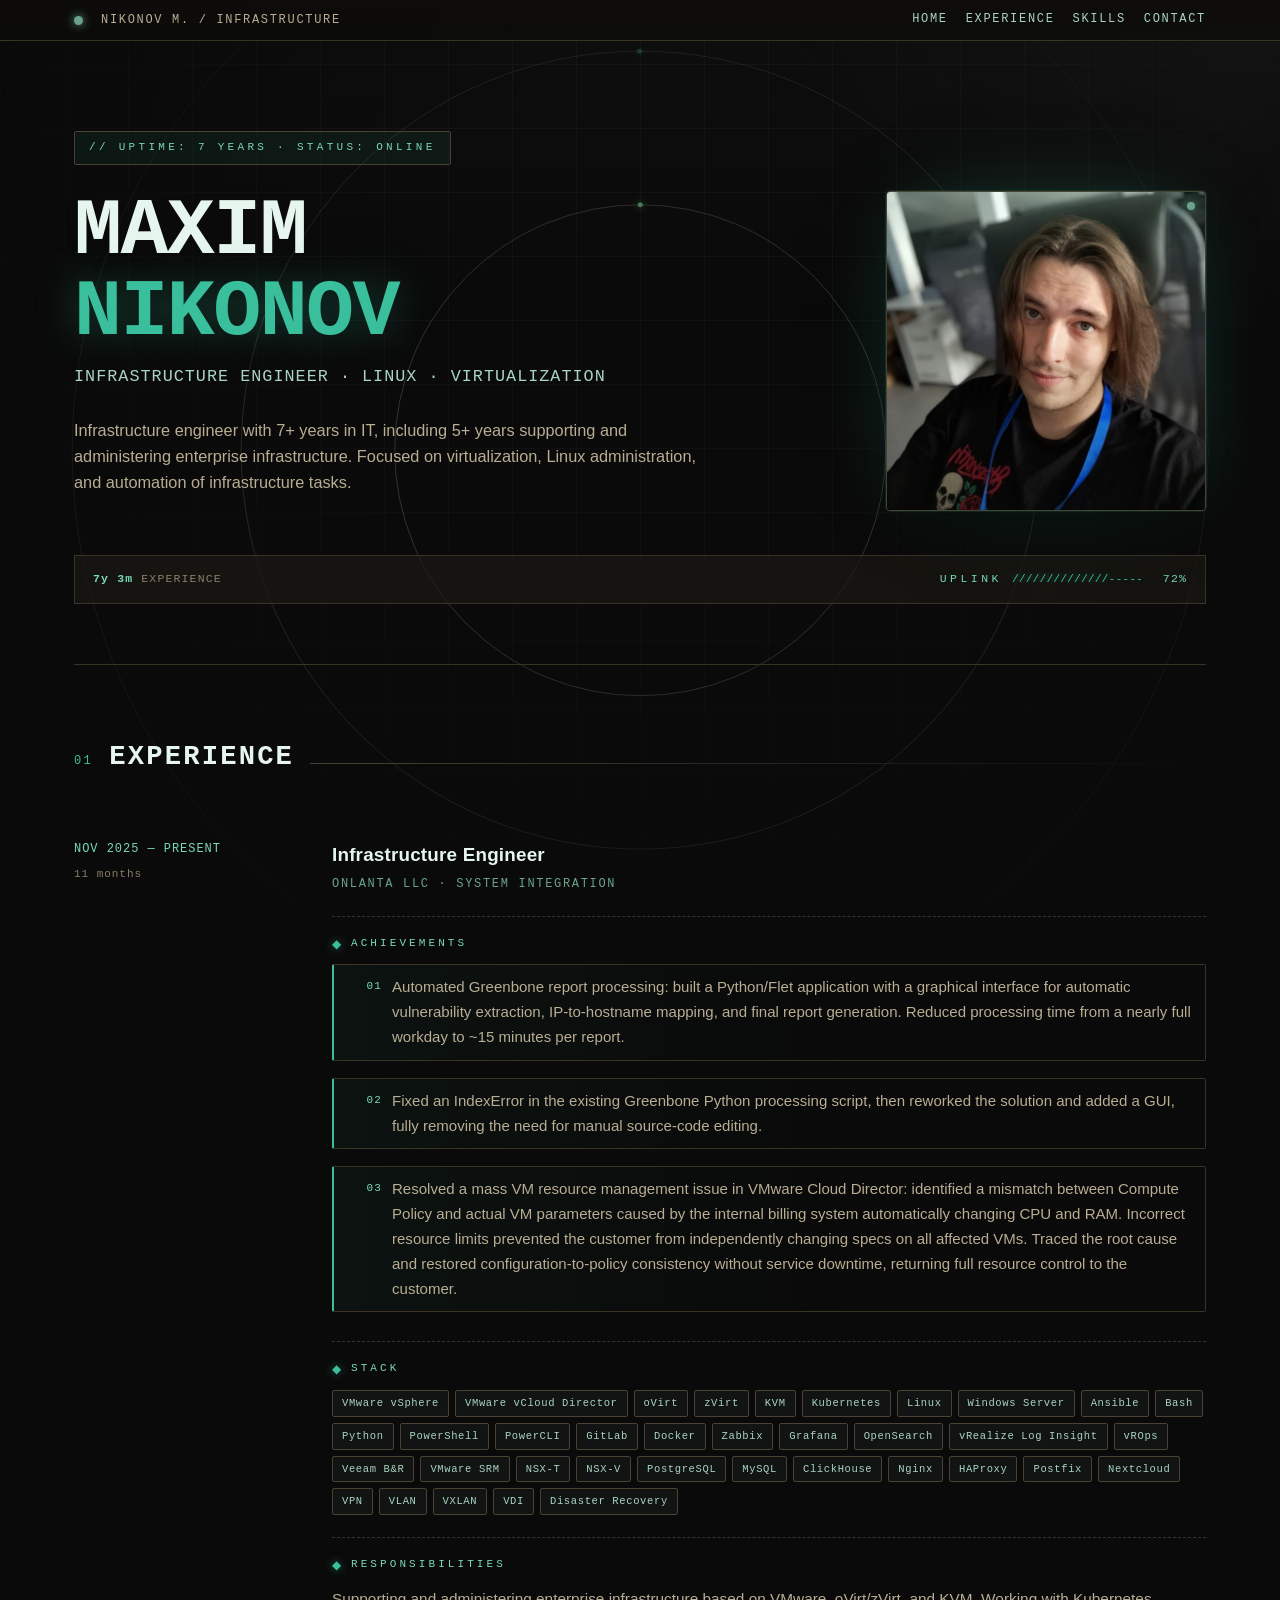
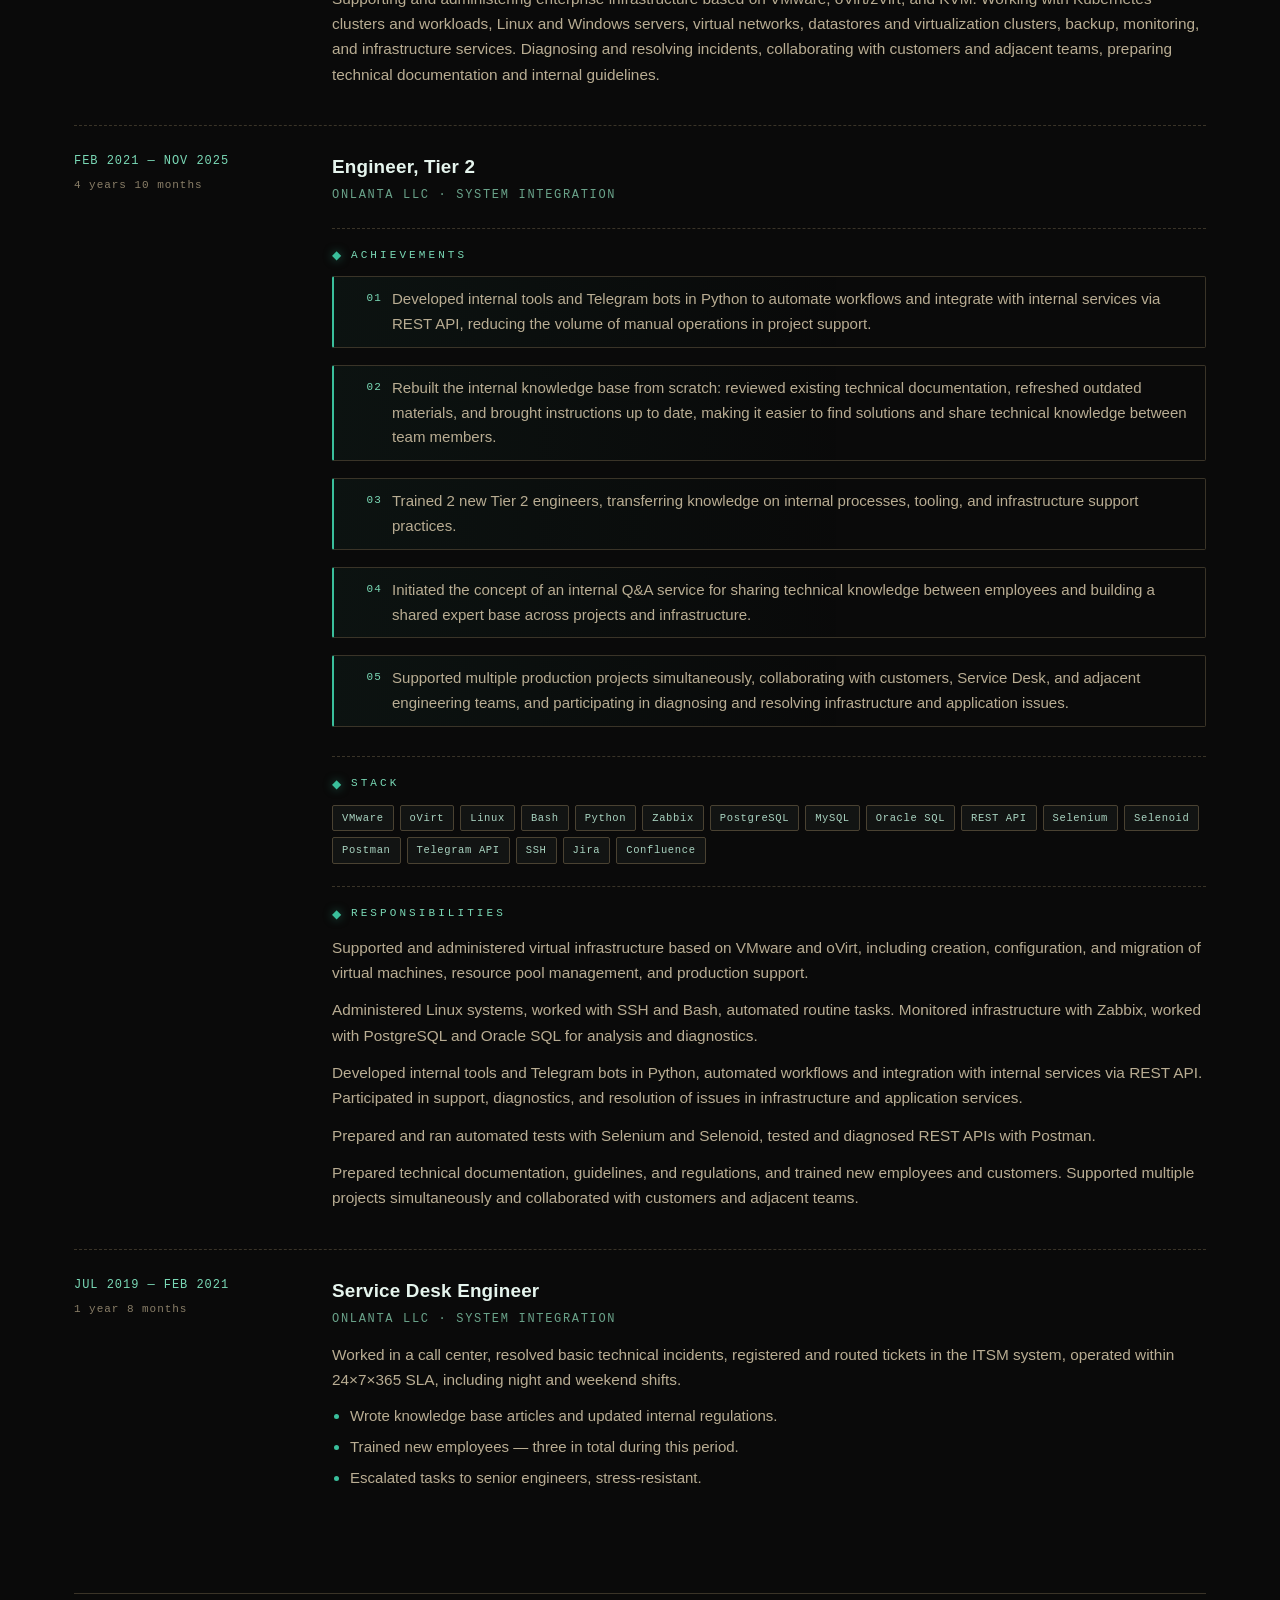
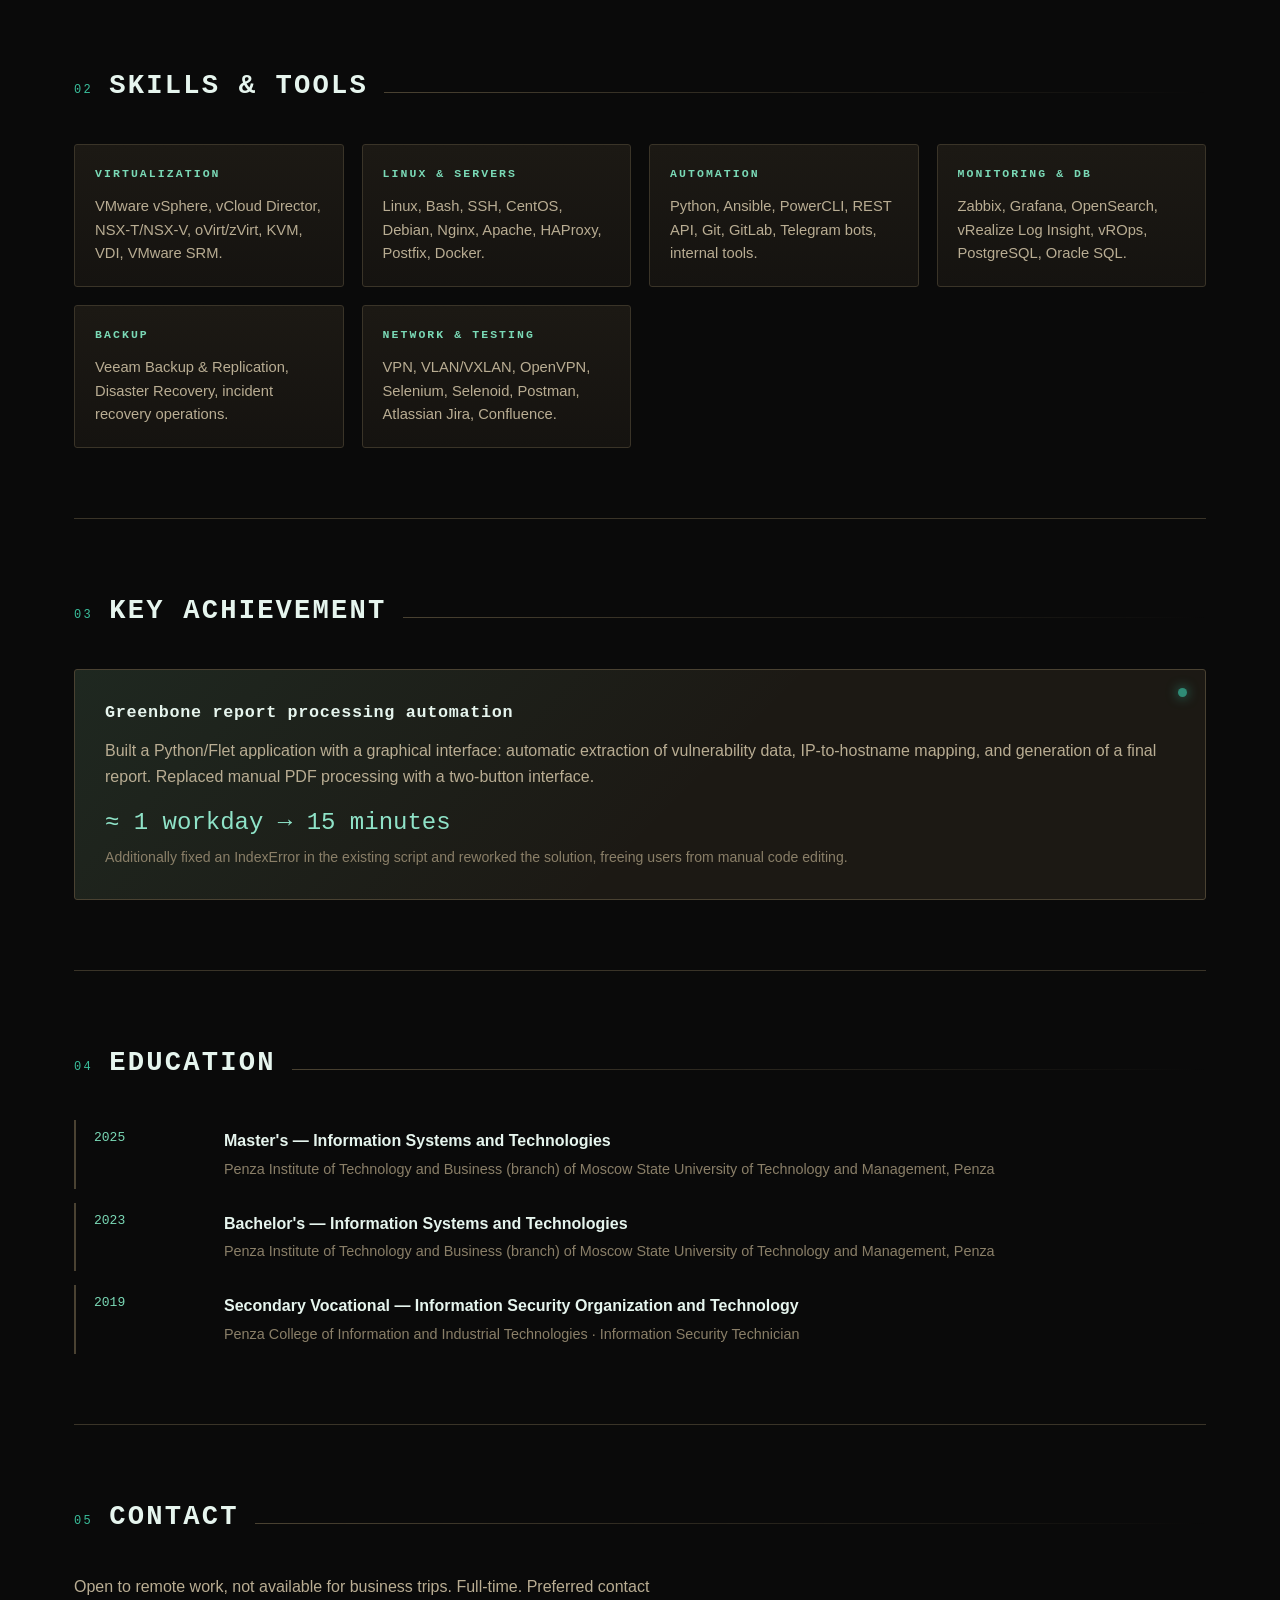
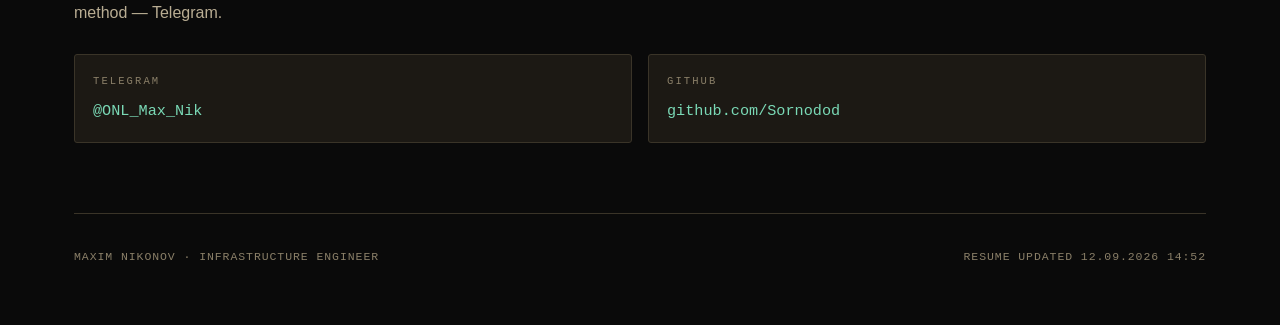
==== commit 578a0d7c: "Reformat second job: achievements, stack, responsibilities" ====
--- a/resume/index.html
+++ b/resume/index.html
@@ -245,6 +245,103 @@
   .job li{margin-bottom:7px}
   .job li::marker{color:var(--accent)}
 
+  /* ---------- job content blocks ---------- */
+  .job-block{
+    margin-top:22px;
+    padding-top:18px;
+    border-top:1px dashed var(--line);
+  }
+  .job-block:first-of-type{
+    margin-top:14px;
+  }
+  .job-block__head{
+    display:flex;
+    align-items:center;
+    gap:10px;
+    margin-bottom:12px;
+  }
+  .job-block__mark{
+    color:var(--accent);
+    font-size:.75rem;
+    line-height:1;
+    text-shadow:0 0 10px rgba(58,191,156,.5);
+  }
+  .job-block__title{
+    font-family:var(--mono);
+    font-size:11px;
+    letter-spacing:.28em;
+    text-transform:uppercase;
+    color:var(--accent2);
+  }
+
+  /* achievements — numbered with accent */
+  .job-achievements{
+    list-style:none;
+    margin:0;
+    padding:0;
+    display:grid;
+    gap:10px;
+  }
+  .job-achievements li{
+    display:grid;
+    grid-template-columns:36px 1fr;
+    gap:10px;
+    align-items:start;
+    color:var(--muted);
+    font-size:.94rem;
+    line-height:1.65;
+    padding:10px 12px;
+    border:1px solid var(--line);
+    border-left:2px solid var(--accent);
+    background:linear-gradient(90deg, rgba(58,191,156,.05), transparent 60%);
+    border-radius:2px;
+    transition:border-color .25s, background .25s;
+  }
+  .job-achievements li:hover{
+    border-left-color:var(--accent2);
+    background:linear-gradient(90deg, rgba(58,191,156,.09), transparent 70%);
+  }
+  .job-achievements__num{
+    font-family:var(--mono);
+    font-size:11px;
+    letter-spacing:.1em;
+    color:var(--accent2);
+    padding-top:2px;
+    text-align:right;
+  }
+  .job-achievements__text{display:block}
+
+  /* stack — compact tag chips */
+  .job-stack{
+    display:flex;
+    flex-wrap:wrap;
+    gap:6px;
+  }
+  .job-stack__tag{
+    font-family:var(--mono);
+    font-size:10.5px;
+    letter-spacing:.06em;
+    border:1px solid var(--line2);
+    color:var(--khaki);
+    padding:4px 9px;
+    border-radius:2px;
+    background:rgba(169,212,193,.05);
+    transition:border-color .2s, color .2s, background .2s;
+  }
+  .job-stack__tag:hover{
+    border-color:var(--accent);
+    color:var(--cream);
+    background:rgba(58,191,156,.10);
+  }
+
+  /* responsibilities */
+  .job-resp{
+    margin:0;
+    color:var(--muted);
+    font-size:.94rem;
+    line-height:1.65;
+  }
+
   .chips{display:flex; flex-wrap:wrap; gap:7px; margin-top:14px}
   .chip{
     font-family:var(--mono); font-size:10.5px; letter-spacing:.08em;
@@ -414,27 +511,100 @@
         <em>11 months</em>
       </div>
       <div>
-        <h3>Engineer, Tier 2.5</h3>
+        <h3>Infrastructure Engineer</h3>
         <div class="company">ONLANTA LLC · System Integration</div>
-        <p>
-          Supporting and administering enterprise infrastructure based on VMware vSphere/vCloud Director,
-          oVirt/zVirt, and KVM. Working with Linux and Windows servers, virtualization, backup,
-          monitoring, and network infrastructure in production.
-        </p>
-        <ul>
-          <li>Migrations of virtual machines and infrastructure services, VDI, datastore, and cluster support.</li>
-          <li>Incident recovery, VMware NSX-T/NSX-V, VPN, VLAN/VXLAN, Disaster Recovery.</li>
-          <li>Automation with Bash, Python, Ansible, PowerCLI; GitLab and Git-based workflow.</li>
-          <li>Monitoring: Zabbix, Grafana, OpenSearch, vRealize Log Insight, vROps.</li>
-          <li>Veeam Backup & Replication, VMware SRM, PostgreSQL, Docker, Nginx, HAProxy, Postfix, Nextcloud.</li>
-          <li>Automated Greenbone report processing: Python + Flet, GUI, vulnerability extraction and IP-to-hostname mapping.</li>
-          <li>Fixed an IndexError in an existing script and reworked the solution, removing manual code editing.</li>
-          <li>Trained 3 new Tier 2 engineers.</li>
-        </ul>
-        <div class="chips">
-          <span class="chip">VMware</span><span class="chip">KVM</span><span class="chip">Ansible</span>
-          <span class="chip">Python</span><span class="chip">PowerCLI</span><span class="chip">Zabbix</span>
-          <span class="chip">Veeam</span><span class="chip">NSX-T</span>
+
+        <div class="job-block">
+          <div class="job-block__head">
+            <span class="job-block__mark">◆</span>
+            <span class="job-block__title">Achievements</span>
+          </div>
+          <ol class="job-achievements">
+            <li>
+              <span class="job-achievements__num">01</span>
+              <span class="job-achievements__text">
+                Automated Greenbone report processing: built a Python/Flet application with a graphical interface
+                for automatic vulnerability extraction, IP-to-hostname mapping, and final report generation.
+                Reduced processing time from a nearly full workday to ~15 minutes per report.
+              </span>
+            </li>
+            <li>
+              <span class="job-achievements__num">02</span>
+              <span class="job-achievements__text">
+                Fixed an IndexError in the existing Greenbone Python processing script, then reworked the solution
+                and added a GUI, fully removing the need for manual source-code editing.
+              </span>
+            </li>
+            <li>
+              <span class="job-achievements__num">03</span>
+              <span class="job-achievements__text">
+                Resolved a mass VM resource management issue in VMware Cloud Director: identified a mismatch between
+                Compute Policy and actual VM parameters caused by the internal billing system automatically changing
+                CPU and RAM. Incorrect resource limits prevented the customer from independently changing specs on
+                all affected VMs. Traced the root cause and restored configuration-to-policy consistency without
+                service downtime, returning full resource control to the customer.
+              </span>
+            </li>
+          </ol>
+        </div>
+
+        <div class="job-block">
+          <div class="job-block__head">
+            <span class="job-block__mark">◆</span>
+            <span class="job-block__title">Stack</span>
+          </div>
+          <div class="job-stack">
+            <span class="job-stack__tag">VMware vSphere</span>
+            <span class="job-stack__tag">VMware vCloud Director</span>
+            <span class="job-stack__tag">oVirt</span>
+            <span class="job-stack__tag">zVirt</span>
+            <span class="job-stack__tag">KVM</span>
+            <span class="job-stack__tag">Kubernetes</span>
+            <span class="job-stack__tag">Linux</span>
+            <span class="job-stack__tag">Windows Server</span>
+            <span class="job-stack__tag">Ansible</span>
+            <span class="job-stack__tag">Bash</span>
+            <span class="job-stack__tag">Python</span>
+            <span class="job-stack__tag">PowerShell</span>
+            <span class="job-stack__tag">PowerCLI</span>
+            <span class="job-stack__tag">GitLab</span>
+            <span class="job-stack__tag">Docker</span>
+            <span class="job-stack__tag">Zabbix</span>
+            <span class="job-stack__tag">Grafana</span>
+            <span class="job-stack__tag">OpenSearch</span>
+            <span class="job-stack__tag">vRealize Log Insight</span>
+            <span class="job-stack__tag">vROps</span>
+            <span class="job-stack__tag">Veeam B&amp;R</span>
+            <span class="job-stack__tag">VMware SRM</span>
+            <span class="job-stack__tag">NSX-T</span>
+            <span class="job-stack__tag">NSX-V</span>
+            <span class="job-stack__tag">PostgreSQL</span>
+            <span class="job-stack__tag">MySQL</span>
+            <span class="job-stack__tag">ClickHouse</span>
+            <span class="job-stack__tag">Nginx</span>
+            <span class="job-stack__tag">HAProxy</span>
+            <span class="job-stack__tag">Postfix</span>
+            <span class="job-stack__tag">Nextcloud</span>
+            <span class="job-stack__tag">VPN</span>
+            <span class="job-stack__tag">VLAN</span>
+            <span class="job-stack__tag">VXLAN</span>
+            <span class="job-stack__tag">VDI</span>
+            <span class="job-stack__tag">Disaster Recovery</span>
+          </div>
+        </div>
+
+        <div class="job-block">
+          <div class="job-block__head">
+            <span class="job-block__mark">◆</span>
+            <span class="job-block__title">Responsibilities</span>
+          </div>
+          <p class="job-resp">
+            Supporting and administering enterprise infrastructure based on VMware, oVirt/zVirt, and KVM.
+            Working with Kubernetes clusters and workloads, Linux and Windows servers, virtual networks,
+            datastores and virtualization clusters, backup, monitoring, and infrastructure services.
+            Diagnosing and resolving incidents, collaborating with customers and adjacent teams,
+            preparing technical documentation and internal guidelines.
+          </p>
         </div>
       </div>
     </div>
@@ -447,23 +617,104 @@
       <div>
         <h3>Engineer, Tier 2</h3>
         <div class="company">ONLANTA LLC · System Integration</div>
-        <p>
-          Supported and administered virtual infrastructure based on VMware and oVirt,
-          including creation, configuration, and migration of virtual machines, resource pool
-          management, and production support.
-        </p>
-        <ul>
-          <li>Linux system administration, SSH, Bash, automation of routine tasks.</li>
-          <li>Zabbix for monitoring, PostgreSQL and Oracle SQL for databases.</li>
-          <li>Development of internal tools and Telegram bots in Python, REST API.</li>
-          <li>Selenium and Selenoid for preparing and running automated tests, Postman for REST API.</li>
-          <li>Trained 2 new Tier 2 engineers.</li>
-          <li>Initiated the concept of an internal Q&A service for sharing technical knowledge.</li>
-          <li>Rebuilt the internal knowledge base and technical documentation from scratch.</li>
-        </ul>
-        <div class="chips">
-          <span class="chip">Linux</span><span class="chip">Bash</span><span class="chip">Python</span>
-          <span class="chip">Selenium</span><span class="chip">Postman</span><span class="chip">PostgreSQL</span>
+
+        <div class="job-block">
+          <div class="job-block__head">
+            <span class="job-block__mark">◆</span>
+            <span class="job-block__title">Achievements</span>
+          </div>
+          <ol class="job-achievements">
+            <li>
+              <span class="job-achievements__num">01</span>
+              <span class="job-achievements__text">
+                Developed internal tools and Telegram bots in Python to automate workflows and integrate
+                with internal services via REST API, reducing the volume of manual operations in project support.
+              </span>
+            </li>
+            <li>
+              <span class="job-achievements__num">02</span>
+              <span class="job-achievements__text">
+                Rebuilt the internal knowledge base from scratch: reviewed existing technical documentation,
+                refreshed outdated materials, and brought instructions up to date, making it easier to find
+                solutions and share technical knowledge between team members.
+              </span>
+            </li>
+            <li>
+              <span class="job-achievements__num">03</span>
+              <span class="job-achievements__text">
+                Trained 2 new Tier 2 engineers, transferring knowledge on internal processes, tooling, and
+                infrastructure support practices.
+              </span>
+            </li>
+            <li>
+              <span class="job-achievements__num">04</span>
+              <span class="job-achievements__text">
+                Initiated the concept of an internal Q&amp;A service for sharing technical knowledge between
+                employees and building a shared expert base across projects and infrastructure.
+              </span>
+            </li>
+            <li>
+              <span class="job-achievements__num">05</span>
+              <span class="job-achievements__text">
+                Supported multiple production projects simultaneously, collaborating with customers, Service Desk,
+                and adjacent engineering teams, and participating in diagnosing and resolving infrastructure and
+                application issues.
+              </span>
+            </li>
+          </ol>
+        </div>
+
+        <div class="job-block">
+          <div class="job-block__head">
+            <span class="job-block__mark">◆</span>
+            <span class="job-block__title">Stack</span>
+          </div>
+          <div class="job-stack">
+            <span class="job-stack__tag">VMware</span>
+            <span class="job-stack__tag">oVirt</span>
+            <span class="job-stack__tag">Linux</span>
+            <span class="job-stack__tag">Bash</span>
+            <span class="job-stack__tag">Python</span>
+            <span class="job-stack__tag">Zabbix</span>
+            <span class="job-stack__tag">PostgreSQL</span>
+            <span class="job-stack__tag">MySQL</span>
+            <span class="job-stack__tag">Oracle SQL</span>
+            <span class="job-stack__tag">REST API</span>
+            <span class="job-stack__tag">Selenium</span>
+            <span class="job-stack__tag">Selenoid</span>
+            <span class="job-stack__tag">Postman</span>
+            <span class="job-stack__tag">Telegram API</span>
+            <span class="job-stack__tag">SSH</span>
+            <span class="job-stack__tag">Jira</span>
+            <span class="job-stack__tag">Confluence</span>
+          </div>
+        </div>
+
+        <div class="job-block">
+          <div class="job-block__head">
+            <span class="job-block__mark">◆</span>
+            <span class="job-block__title">Responsibilities</span>
+          </div>
+          <p class="job-resp">
+            Supported and administered virtual infrastructure based on VMware and oVirt, including creation,
+            configuration, and migration of virtual machines, resource pool management, and production support.
+          </p>
+          <p class="job-resp">
+            Administered Linux systems, worked with SSH and Bash, automated routine tasks. Monitored infrastructure
+            with Zabbix, worked with PostgreSQL and Oracle SQL for analysis and diagnostics.
+          </p>
+          <p class="job-resp">
+            Developed internal tools and Telegram bots in Python, automated workflows and integration with
+            internal services via REST API. Participated in support, diagnostics, and resolution of issues
+            in infrastructure and application services.
+          </p>
+          <p class="job-resp">
+            Prepared and ran automated tests with Selenium and Selenoid, tested and diagnosed REST APIs with Postman.
+          </p>
+          <p class="job-resp">
+            Prepared technical documentation, guidelines, and regulations, and trained new employees and customers.
+            Supported multiple projects simultaneously and collaborated with customers and adjacent teams.
+          </p>
         </div>
       </div>
     </div>
